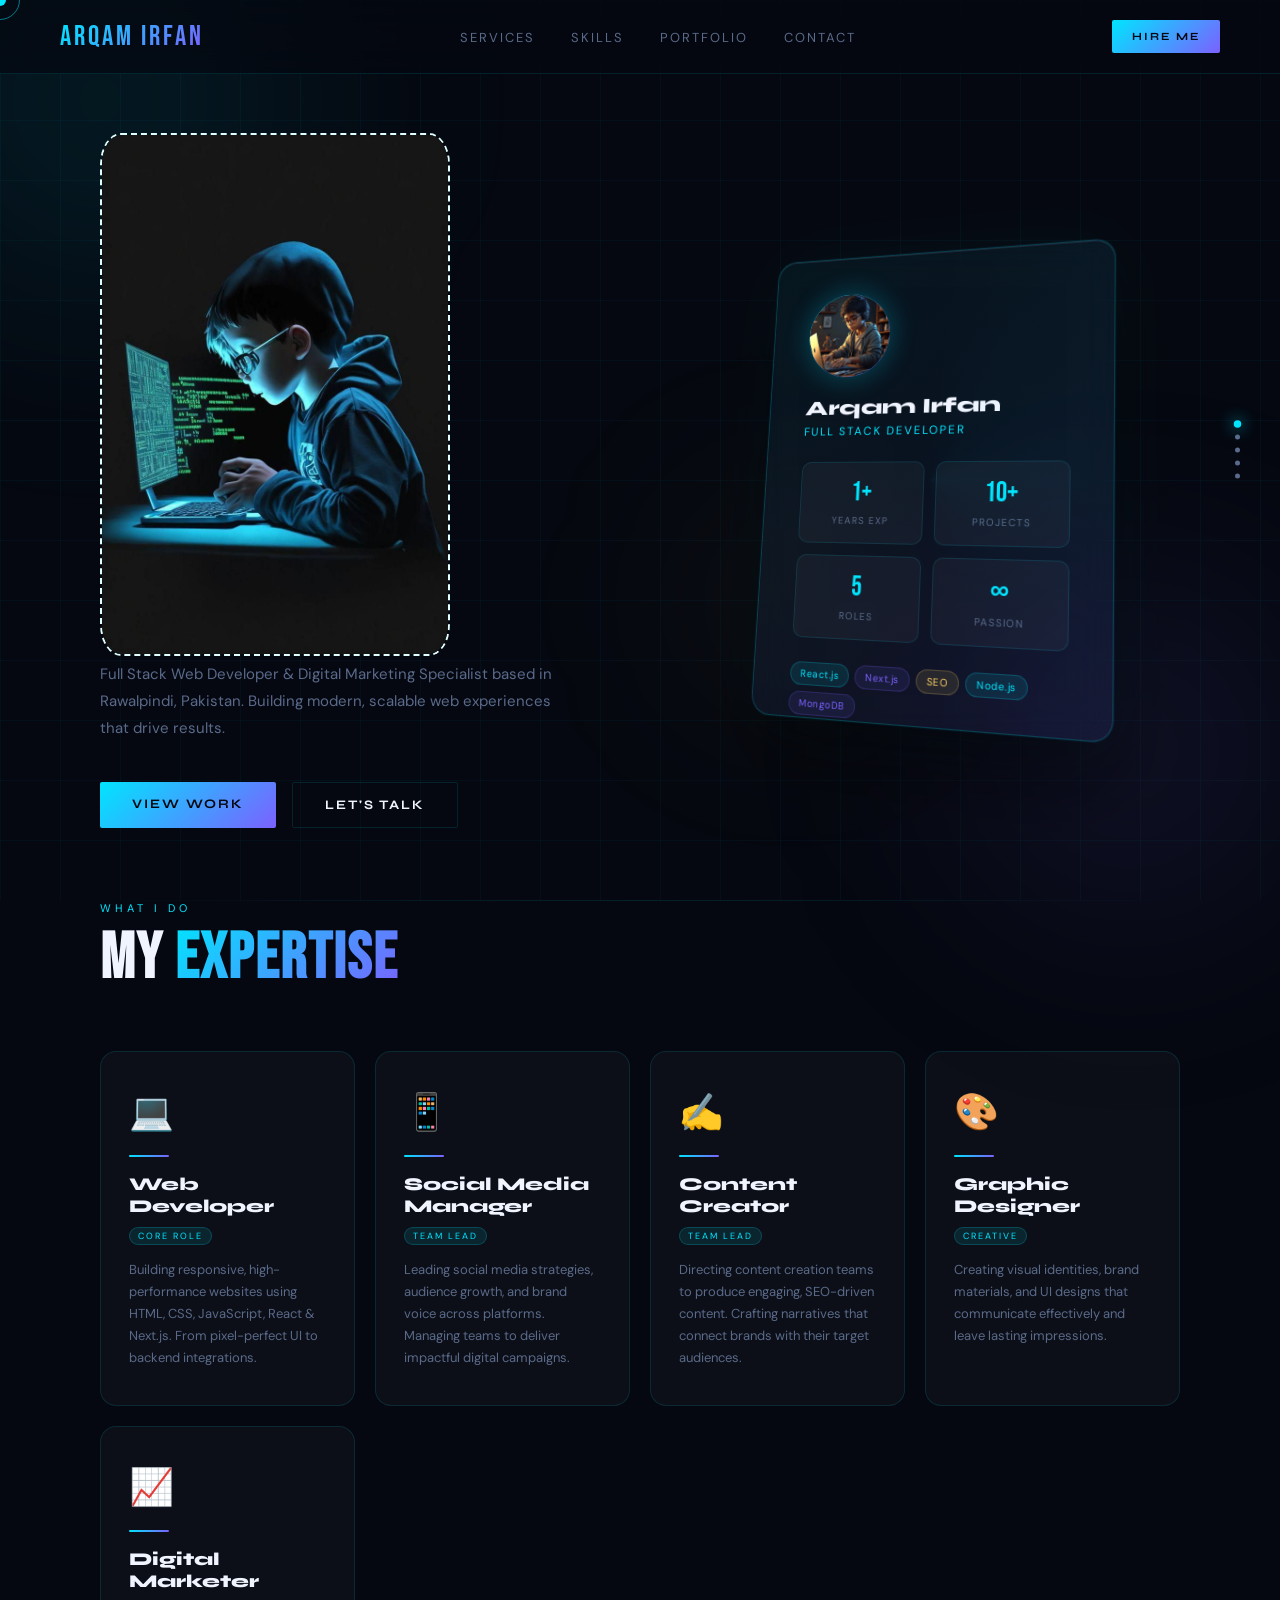
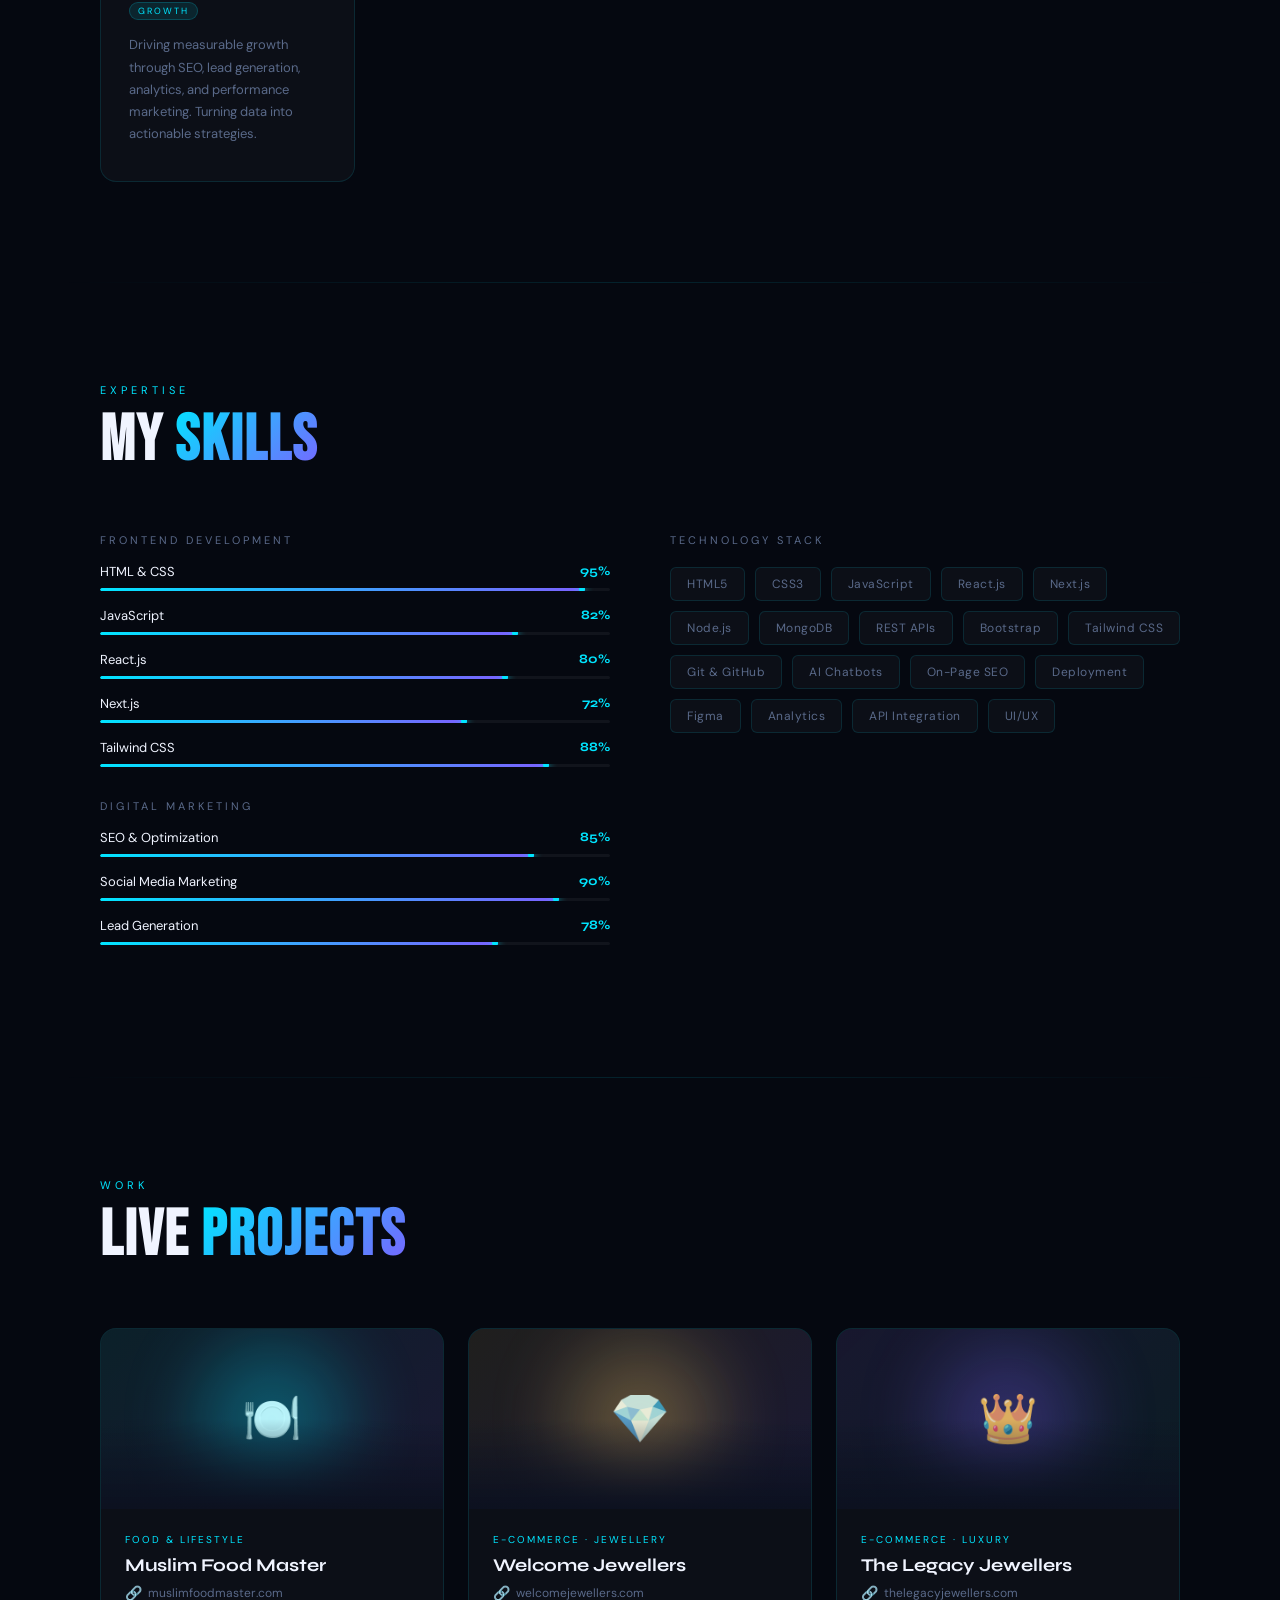
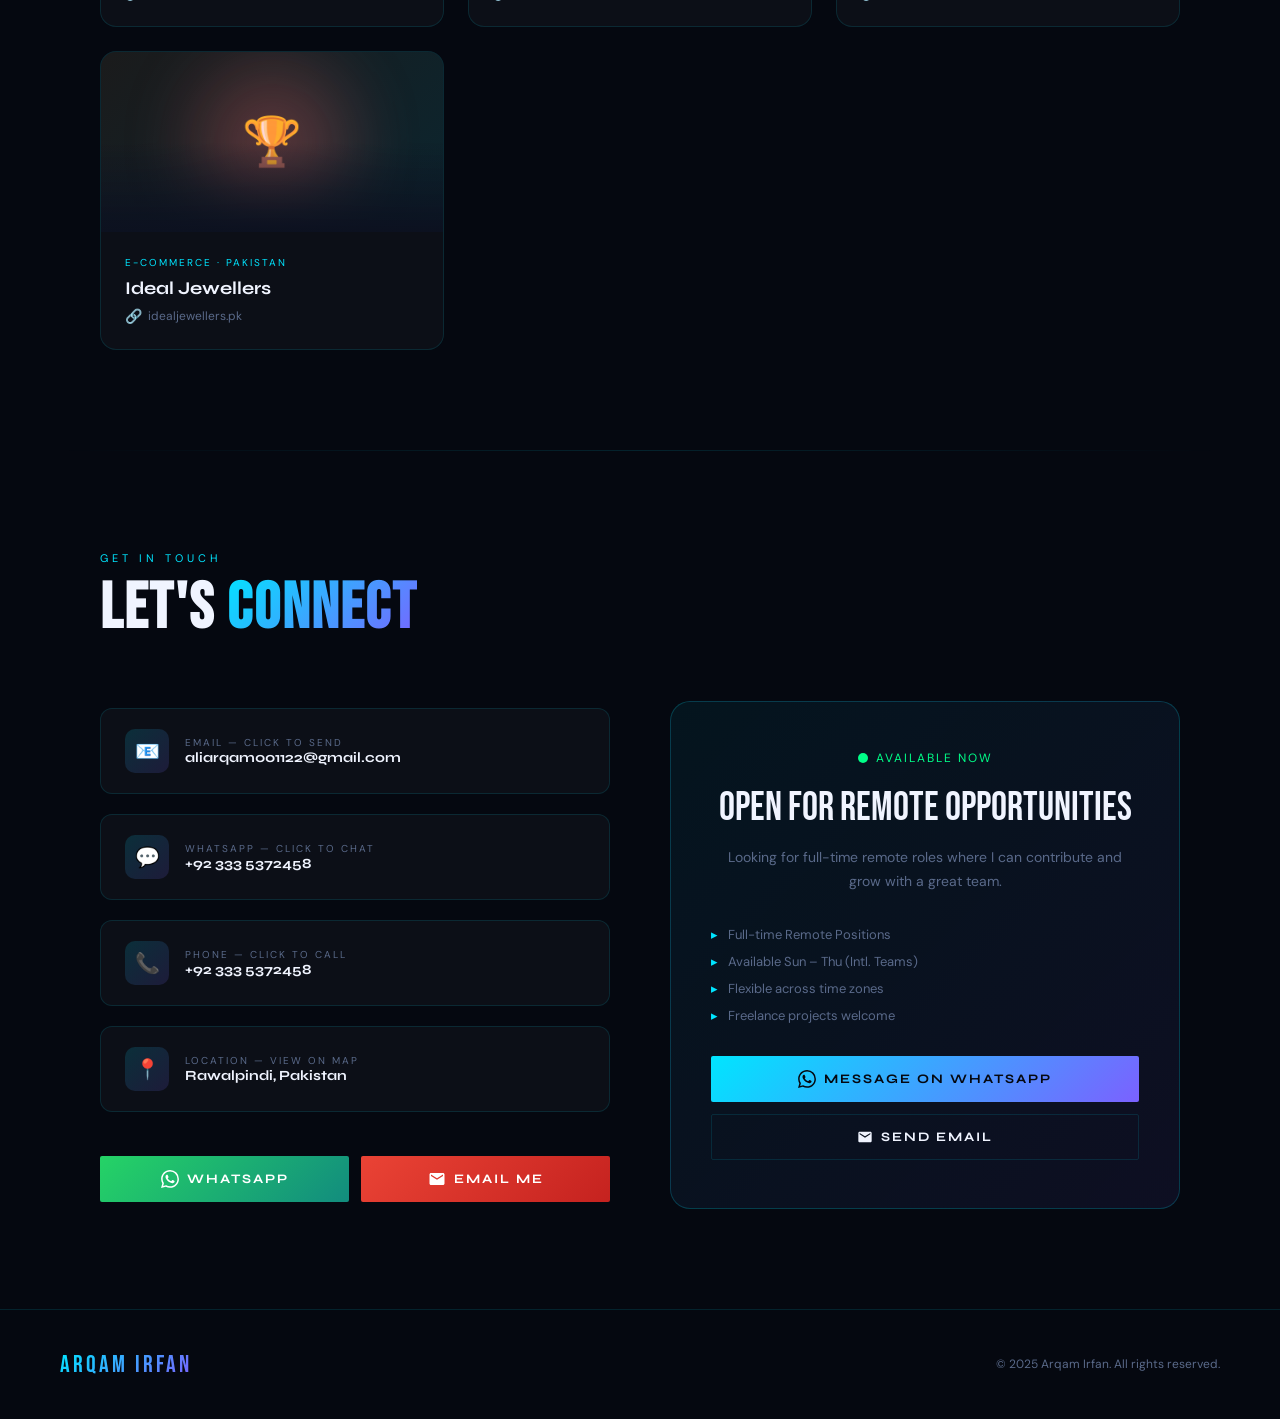
==== index.html @ 5fa1fe75 "Rename Index.html to index.html" ====
<!DOCTYPE html>
<html lang="en">
<head>
<meta charset="UTF-8">
<meta name="viewport" content="width=device-width, initial-scale=1.0">
<title>Arqam Irfan — Portfolio</title>
<link href="https://fonts.googleapis.com/css2?family=Bebas+Neue&family=Syne:wght@400;700;800&family=DM+Sans:ital,wght@0,300;0,400;1,300&display=swap" rel="stylesheet">
<link rel="stylesheet" href="style.css">
 
</head>
<body>

<!-- Cursor -->
<div class="cursor" id="cursor"></div>
<div class="cursor-ring" id="cursorRing"></div>

<!-- Background -->
<div class="bg-grid"></div>
<div class="bg-orb orb1"></div>
<div class="bg-orb orb2"></div>
<div class="bg-orb orb3"></div>

<!-- Particles -->
<div class="particles" id="particles"></div>

<!-- Scroll Indicator -->
<div class="scroll-indicator">
  <div class="scroll-dot active" onclick="scrollTo(0,0)"></div>
  <div class="scroll-dot" onclick="document.getElementById('roles').scrollIntoView()"></div>
  <div class="scroll-dot" onclick="document.getElementById('skills').scrollIntoView()"></div>
  <div class="scroll-dot" onclick="document.getElementById('portfolio').scrollIntoView()"></div>
  <div class="scroll-dot" onclick="document.getElementById('contact').scrollIntoView()"></div>
</div>

<!-- Nav -->
<nav>
  <div class="nav-logo">Arqam Irfan</div>
  <ul class="nav-links">
    <li><a href="#roles">Services</a></li>
    <li><a href="#skills">Skills</a></li>
    <li><a href="#portfolio">Portfolio</a></li>
    <li><a href="#contact">Contact</a></li>
  </ul>
  <a href="mailto:aliarqam001122@gmail.com" class="btn btn-primary" style="padding:10px 20px;font-size:11px;">Hire Me</a>
</nav>

<main>

<!-- ─── HERO ─── -->
<section class="hero">
  <div class="hero-inner">
    <div class="hero-text">
      <!-- <div class="hero-photo-wrap">
        <img src="/img/b" alt="Arqam Irfan" class="hero-photo">
        <div class="hero-photo-ring"></div>
      </div> -->
      <!-- <div class="hero-tag">✦ Available for Remote Work</div> -->
      <!-- <h1 class="hero-name">
        <span class="line1">Arqam</span>
        <span class="line2">Irfan</span>
      </h1> -->
<img src="img/a.jpg" alt="profile pic" width="350px" style="border: 2px dashed lightcyan; border-radius: 6%; ">

      <p class="hero-sub">Full Stack Web Developer & Digital Marketing Specialist based in Rawalpindi, Pakistan. Building modern, scalable web experiences that drive results.</p>
      <div class="hero-btns">
        <a href="#portfolio" class="btn btn-primary">View Work</a>
        <a href="#contact" class="btn btn-outline">Let's Talk</a>
      </div>
    </div>
    <div class="hero-visual">
      <div class="scene">
        <div class="card-3d tilt-container" id="heroCard">
          <div class="card-face">
            <div>
              <div class="card-avatar">
                <img src="/img/b.jpg" alt="Arqam Irfan">
              </div>
              <div class="card-name-display">Arqam Irfan</div>
              <div class="card-title-display">Full Stack Developer</div>
            </div>
            <div class="card-stats">
              <div class="stat-box">
                <span class="stat-num">1+</span>
                <span class="stat-label">Years Exp</span>
              </div>
              <div class="stat-box">
                <span class="stat-num">10+</span>
                <span class="stat-label">Projects</span>
              </div>
              <div class="stat-box">
                <span class="stat-num">5</span>
                <span class="stat-label">Roles</span>
              </div>
              <div class="stat-box">
                <span class="stat-num">∞</span>
                <span class="stat-label">Passion</span>
              </div>
            </div>
            <div class="card-badges">
              <span class="badge badge-cyan">React.js</span>
              <span class="badge badge-purple">Next.js</span>
              <span class="badge badge-gold">SEO</span>
              <span class="badge badge-cyan">Node.js</span>
              <span class="badge badge-purple">MongoDB</span>
            </div>
          </div>
        </div>
      </div>
    </div>
  </div>
</section>

<div class="divider"></div>

<!-- ─── ROLES ─── -->
<section id="roles">
  <div class="section-header">
    <span class="section-label">What I Do</span>
    <h2 class="section-title">My <span>Expertise</span></h2>
  </div>
  <div class="roles-grid">

    <div class="role-card">
      <span class="role-icon">💻</span>
      <div class="role-line"></div>
      <div class="role-name">Web Developer</div>
      <div class="role-badge">Core Role</div>
      <div class="role-desc">Building responsive, high-performance websites using HTML, CSS, JavaScript, React & Next.js. From pixel-perfect UI to backend integrations.</div>
    </div>

    <div class="role-card">
      <span class="role-icon">📱</span>
      <div class="role-line"></div>
      <div class="role-name">Social Media Manager</div>
      <div class="role-badge">Team Lead</div>
      <div class="role-desc">Leading social media strategies, audience growth, and brand voice across platforms. Managing teams to deliver impactful digital campaigns.</div>
    </div>

    <div class="role-card">
      <span class="role-icon">✍️</span>
      <div class="role-line"></div>
      <div class="role-name">Content Creator</div>
      <div class="role-badge">Team Lead</div>
      <div class="role-desc">Directing content creation teams to produce engaging, SEO-driven content. Crafting narratives that connect brands with their target audiences.</div>
    </div>

    <div class="role-card">
      <span class="role-icon">🎨</span>
      <div class="role-line"></div>
      <div class="role-name">Graphic Designer</div>
      <div class="role-badge">Creative</div>
      <div class="role-desc">Creating visual identities, brand materials, and UI designs that communicate effectively and leave lasting impressions.</div>
    </div>

    <div class="role-card">
      <span class="role-icon">📈</span>
      <div class="role-line"></div>
      <div class="role-name">Digital Marketer</div>
      <div class="role-badge">Growth</div>
      <div class="role-desc">Driving measurable growth through SEO, lead generation, analytics, and performance marketing. Turning data into actionable strategies.</div>
    </div>

  </div>
</section>

<div class="divider"></div>

<!-- ─── SKILLS ─── -->
<section id="skills">
  <div class="section-header">
    <span class="section-label">Expertise</span>
    <h2 class="section-title">My <span>Skills</span></h2>
  </div>
  <div class="skills-layout">
    <div>
      <div class="skill-group">
        <div class="skill-group-title">Frontend Development</div>

        <div class="skill-item">
          <div class="skill-meta"><span>HTML & CSS</span><span class="skill-pct">95%</span></div>
          <div class="skill-bar"><div class="skill-fill" style="width:95%"></div></div>
        </div>
        <div class="skill-item">
          <div class="skill-meta"><span>JavaScript</span><span class="skill-pct">82%</span></div>
          <div class="skill-bar"><div class="skill-fill" style="width:82%"></div></div>
        </div>
        <div class="skill-item">
          <div class="skill-meta"><span>React.js</span><span class="skill-pct">80%</span></div>
          <div class="skill-bar"><div class="skill-fill" style="width:80%"></div></div>
        </div>
        <div class="skill-item">
          <div class="skill-meta"><span>Next.js</span><span class="skill-pct">72%</span></div>
          <div class="skill-bar"><div class="skill-fill" style="width:72%"></div></div>
        </div>
        <div class="skill-item">
          <div class="skill-meta"><span>Tailwind CSS</span><span class="skill-pct">88%</span></div>
          <div class="skill-bar"><div class="skill-fill" style="width:88%"></div></div>
        </div>
      </div>

      <div class="skill-group">
        <div class="skill-group-title">Digital Marketing</div>
        <div class="skill-item">
          <div class="skill-meta"><span>SEO & Optimization</span><span class="skill-pct">85%</span></div>
          <div class="skill-bar"><div class="skill-fill" style="width:85%"></div></div>
        </div>
        <div class="skill-item">
          <div class="skill-meta"><span>Social Media Marketing</span><span class="skill-pct">90%</span></div>
          <div class="skill-bar"><div class="skill-fill" style="width:90%"></div></div>
        </div>
        <div class="skill-item">
          <div class="skill-meta"><span>Lead Generation</span><span class="skill-pct">78%</span></div>
          <div class="skill-bar"><div class="skill-fill" style="width:78%"></div></div>
        </div>
      </div>
    </div>

    <div>
      <div class="skill-group-title" style="margin-bottom:20px;">Technology Stack</div>
      <div class="tech-cloud">
        <div class="tech-tag">HTML5</div>
        <div class="tech-tag">CSS3</div>
        <div class="tech-tag">JavaScript</div>
        <div class="tech-tag">React.js</div>
        <div class="tech-tag">Next.js</div>
        <div class="tech-tag">Node.js</div>
        <div class="tech-tag">MongoDB</div>
        <div class="tech-tag">REST APIs</div>
        <div class="tech-tag">Bootstrap</div>
        <div class="tech-tag">Tailwind CSS</div>
        <div class="tech-tag">Git & GitHub</div>
        <div class="tech-tag">AI Chatbots</div>
        <div class="tech-tag">On-Page SEO</div>
        <div class="tech-tag">Deployment</div>
        <div class="tech-tag">Figma</div>
        <div class="tech-tag">Analytics</div>
        <div class="tech-tag">API Integration</div>
        <div class="tech-tag">UI/UX</div>
      </div>
    </div>
  </div>
</section>

<div class="divider"></div>

<!-- ─── PORTFOLIO ─── -->
<section id="portfolio">
  <div class="section-header">
    <span class="section-label">Work</span>
    <h2 class="section-title">Live <span>Projects</span></h2>
  </div>
  <div class="portfolio-grid">

    <div class="portfolio-card">
      <div class="portfolio-thumb">
        <div class="thumb-glow"></div>
        🍽️
      </div>
      <div class="portfolio-info">
        <div class="portfolio-category">Food & Lifestyle</div>
        <div class="portfolio-title">Muslim Food Master</div>
        <a href="https://muslimfoodmaster.com" target="_blank" class="portfolio-url">
          <span>🔗</span> muslimfoodmaster.com
        </a>
      </div>
    </div>

    <div class="portfolio-card">
      <div class="portfolio-thumb" style="background: linear-gradient(135deg, rgba(255,209,102,0.08), rgba(123,97,255,0.12));">
        <div class="thumb-glow" style="background:var(--gold)"></div>
        💎
      </div>
      <div class="portfolio-info">
        <div class="portfolio-category">E-Commerce · Jewellery</div>
        <div class="portfolio-title">Welcome Jewellers</div>
        <a href="https://welcomejewellers.com" target="_blank" class="portfolio-url">
          <span>🔗</span> welcomejewellers.com
        </a>
      </div>
    </div>

    <div class="portfolio-card">
      <div class="portfolio-thumb" style="background: linear-gradient(135deg, rgba(123,97,255,0.1), rgba(0,229,255,0.06));">
        <div class="thumb-glow" style="background:var(--accent2)"></div>
        👑
      </div>
      <div class="portfolio-info">
        <div class="portfolio-category">E-Commerce · Luxury</div>
        <div class="portfolio-title">The Legacy Jewellers</div>
        <a href="https://thelegacyjewellers.com" target="_blank" class="portfolio-url">
          <span>🔗</span> thelegacyjewellers.com
        </a>
      </div>
    </div>

    <div class="portfolio-card">
      <div class="portfolio-thumb" style="background: linear-gradient(135deg, rgba(255,209,102,0.06), rgba(0,229,255,0.1));">
        <div class="thumb-glow" style="background:#ff6b6b"></div>
        🏆
      </div>
      <div class="portfolio-info">
        <div class="portfolio-category">E-Commerce · Pakistan</div>
        <div class="portfolio-title">Ideal Jewellers</div>
        <a href="https://idealjewellers.pk" target="_blank" class="portfolio-url">
          <span>🔗</span> idealjewellers.pk
        </a>
      </div>
    </div>

  </div>
</section>

<div class="divider"></div>

<!-- ─── CONTACT ─── -->
<section id="contact">
  <div class="section-header">
    <span class="section-label">Get In Touch</span>
    <h2 class="section-title">Let's <span>Connect</span></h2>
  </div>
  <div class="contact-wrap">
    <div class="contact-info-list">
      <a href="mailto:aliarqam001122@gmail.com" class="contact-item">
        <div class="contact-icon">📧</div>
        <div class="contact-detail">
          <div class="contact-label">Email — Click to send</div>
          <div class="contact-value">aliarqam001122@gmail.com</div>
        </div>
      </a>
      <a href="https://wa.me/923335372458" target="_blank" class="contact-item">
        <div class="contact-icon">💬</div>
        <div class="contact-detail">
          <div class="contact-label">WhatsApp — Click to chat</div>
          <div class="contact-value">+92 333 5372458</div>
        </div>
      </a>
      <a href="tel:+923335372458" class="contact-item">
        <div class="contact-icon">📞</div>
        <div class="contact-detail">
          <div class="contact-label">Phone — Click to call</div>
          <div class="contact-value">+92 333 5372458</div>
        </div>
      </a>
      <a href="https://maps.google.com/?q=Rawalpindi,Pakistan" target="_blank" class="contact-item">
        <div class="contact-icon">📍</div>
        <div class="contact-detail">
          <div class="contact-label">Location — View on map</div>
          <div class="contact-value">Rawalpindi, Pakistan</div>
        </div>
      </a>
      <div class="contact-action-btns">
        <a href="https://wa.me/923335372458?text=Hi%20Arqam!%20I%20saw%20your%20portfolio%20and%20would%20like%20to%20discuss%20a%20project." target="_blank" class="btn btn-wa">
          <svg width="18" height="18" viewBox="0 0 24 24" fill="currentColor"><path d="M17.472 14.382c-.297-.149-1.758-.867-2.03-.967-.273-.099-.471-.148-.67.15-.197.297-.767.966-.94 1.164-.173.199-.347.223-.644.075-.297-.15-1.255-.463-2.39-1.475-.883-.788-1.48-1.761-1.653-2.059-.173-.297-.018-.458.13-.606.134-.133.298-.347.446-.52.149-.174.198-.298.298-.497.099-.198.05-.371-.025-.52-.075-.149-.669-1.612-.916-2.207-.242-.579-.487-.5-.669-.51-.173-.008-.371-.01-.57-.01-.198 0-.52.074-.792.372-.272.297-1.04 1.016-1.04 2.479 0 1.462 1.065 2.875 1.213 3.074.149.198 2.096 3.2 5.077 4.487.709.306 1.262.489 1.694.625.712.227 1.36.195 1.871.118.571-.085 1.758-.719 2.006-1.413.248-.694.248-1.289.173-1.413-.074-.124-.272-.198-.57-.347m-5.421 7.403h-.004a9.87 9.87 0 01-5.031-1.378l-.361-.214-3.741.982.998-3.648-.235-.374a9.86 9.86 0 01-1.51-5.26c.001-5.45 4.436-9.884 9.888-9.884 2.64 0 5.122 1.03 6.988 2.898a9.825 9.825 0 012.893 6.994c-.003 5.45-4.437 9.884-9.885 9.884m8.413-18.297A11.815 11.815 0 0012.05 0C5.495 0 .16 5.335.157 11.892c0 2.096.547 4.142 1.588 5.945L.057 24l6.305-1.654a11.882 11.882 0 005.683 1.448h.005c6.554 0 11.89-5.335 11.893-11.893a11.821 11.821 0 00-3.48-8.413z"/></svg>
          WhatsApp
        </a>
        <a href="mailto:aliarqam001122@gmail.com" class="btn btn-email">
          <svg width="18" height="18" viewBox="0 0 24 24" fill="currentColor"><path d="M20 4H4c-1.1 0-2 .9-2 2v12c0 1.1.9 2 2 2h16c1.1 0 2-.9 2-2V6c0-1.1-.9-2-2-2zm0 4l-8 5-8-5V6l8 5 8-5v2z"/></svg>
          Email Me
        </a>
      </div>
    </div>

    <div class="availability-card">
      <div class="avail-status">
        <span class="avail-dot"></span>
        Available Now
      </div>
      <div class="avail-title">Open for Remote Opportunities</div>
      <div class="avail-sub">Looking for full-time remote roles where I can contribute and grow with a great team.</div>
      <div class="avail-schedule">
        <div class="schedule-item">Full-time Remote Positions</div>
        <div class="schedule-item">Available Sun – Thu (Intl. Teams)</div>
        <div class="schedule-item">Flexible across time zones</div>
        <div class="schedule-item">Freelance projects welcome</div>
      </div>
      <a href="https://wa.me/923335372458?text=Hi%20Arqam!%20I%20saw%20your%20portfolio%20and%20would%20like%20to%20hire%20you." target="_blank" class="btn btn-primary" style="width:100%;text-align:center;display:flex;align-items:center;justify-content:center;gap:8px;margin-bottom:12px;">
        <svg width="18" height="18" viewBox="0 0 24 24" fill="currentColor"><path d="M17.472 14.382c-.297-.149-1.758-.867-2.03-.967-.273-.099-.471-.148-.67.15-.197.297-.767.966-.94 1.164-.173.199-.347.223-.644.075-.297-.15-1.255-.463-2.39-1.475-.883-.788-1.48-1.761-1.653-2.059-.173-.297-.018-.458.13-.606.134-.133.298-.347.446-.52.149-.174.198-.298.298-.497.099-.198.05-.371-.025-.52-.075-.149-.669-1.612-.916-2.207-.242-.579-.487-.5-.669-.51-.173-.008-.371-.01-.57-.01-.198 0-.52.074-.792.372-.272.297-1.04 1.016-1.04 2.479 0 1.462 1.065 2.875 1.213 3.074.149.198 2.096 3.2 5.077 4.487.709.306 1.262.489 1.694.625.712.227 1.36.195 1.871.118.571-.085 1.758-.719 2.006-1.413.248-.694.248-1.289.173-1.413-.074-.124-.272-.198-.57-.347m-5.421 7.403h-.004a9.87 9.87 0 01-5.031-1.378l-.361-.214-3.741.982.998-3.648-.235-.374a9.86 9.86 0 01-1.51-5.26c.001-5.45 4.436-9.884 9.888-9.884 2.64 0 5.122 1.03 6.988 2.898a9.825 9.825 0 012.893 6.994c-.003 5.45-4.437 9.884-9.885 9.884m8.413-18.297A11.815 11.815 0 0012.05 0C5.495 0 .16 5.335.157 11.892c0 2.096.547 4.142 1.588 5.945L.057 24l6.305-1.654a11.882 11.882 0 005.683 1.448h.005c6.554 0 11.89-5.335 11.893-11.893a11.821 11.821 0 00-3.48-8.413z"/></svg>
        Message on WhatsApp
      </a>
      <a href="mailto:aliarqam001122@gmail.com" class="btn btn-outline" style="width:100%;text-align:center;display:flex;align-items:center;justify-content:center;gap:8px;">
        <svg width="16" height="16" viewBox="0 0 24 24" fill="currentColor"><path d="M20 4H4c-1.1 0-2 .9-2 2v12c0 1.1.9 2 2 2h16c1.1 0 2-.9 2-2V6c0-1.1-.9-2-2-2zm0 4l-8 5-8-5V6l8 5 8-5v2z"/></svg>
        Send Email
      </a>
    </div>
  </div>
</section>

</main>

<footer>
  <div class="footer-logo">ARQAM IRFAN</div>
  <div class="footer-copy">© 2025 Arqam Irfan. All rights reserved.</div>
</footer>

<script>

  const cursor = document.getElementById('cursor');
  const ring = document.getElementById('cursorRing');
  let mx = 0, my = 0, rx = 0, ry = 0;
  document.addEventListener('mousemove', e => {
    mx = e.clientX; my = e.clientY;
    cursor.style.left = mx + 'px';
    cursor.style.top = my + 'px';
  });
  function animRing() {
    rx += (mx - rx) * 0.12;
    ry += (my - ry) * 0.12;
    ring.style.left = rx + 'px';
    ring.style.top = ry + 'px';
    requestAnimationFrame(animRing);
  }
  animRing();

  // ─── PARTICLES ───
  const container = document.getElementById('particles');
  for (let i = 0; i < 30; i++) {
    const p = document.createElement('div');
    p.className = 'particle';
    p.style.left = Math.random() * 100 + 'vw';
    p.style.animationDuration = (8 + Math.random() * 12) + 's';
    p.style.animationDelay = (Math.random() * 12) + 's';
    p.style.width = p.style.height = (1 + Math.random() * 3) + 'px';
    p.style.background = Math.random() > 0.5 ? 'var(--accent)' : 'var(--accent2)';
    container.appendChild(p);
  }

  // ─── 3D MOUSE TILT ───
  const heroCard = document.getElementById('heroCard');
  const scene = heroCard?.closest('.scene');
  if (scene) {
    scene.addEventListener('mousemove', e => {
      const rect = scene.getBoundingClientRect();
      const cx = rect.left + rect.width / 2;
      const cy = rect.top + rect.height / 2;
      const dx = (e.clientX - cx) / (rect.width / 2);
      const dy = (e.clientY - cy) / (rect.height / 2);
      heroCard.style.animation = 'none';
      heroCard.style.transform = `rotateY(${dx * 20}deg) rotateX(${-dy * 15}deg) translateZ(10px)`;
    });
    scene.addEventListener('mouseleave', () => {
      heroCard.style.animation = 'card3dFloat 8s ease-in-out infinite';
    });
  }

  // ─── ROLE CARD 3D TILT ───
  document.querySelectorAll('.role-card').forEach(card => {
    card.addEventListener('mousemove', e => {
      const rect = card.getBoundingClientRect();
      const cx = rect.left + rect.width / 2;
      const cy = rect.top + rect.height / 2;
      const dx = (e.clientX - cx) / (rect.width / 2);
      const dy = (e.clientY - cy) / (rect.height / 2);
      card.style.transform = `translateY(-12px) rotateX(${-dy * 8}deg) rotateY(${dx * 8}deg)`;
    });
    card.addEventListener('mouseleave', () => {
      card.style.transform = '';
    });
  });

  // ─── SCROLL DOTS ───
  const sections = ['hero', 'roles', 'skills', 'portfolio', 'contact'];
  const dots = document.querySelectorAll('.scroll-dot');
  const sectionEls = [document.querySelector('.hero'), ...sections.slice(1).map(s => document.getElementById(s))];
  
  window.addEventListener('scroll', () => {
    const scrollY = window.scrollY + window.innerHeight / 2;
    sectionEls.forEach((el, i) => {
      if (!el) return;
      if (scrollY >= el.offsetTop && scrollY < (sectionEls[i+1]?.offsetTop || Infinity)) {
        dots.forEach(d => d.classList.remove('active'));
        dots[i]?.classList.add('active');
      }
    });
  });
</script>
</body>
</html>
---- style.css ----
:root {
    --bg: #050810;
    --surface: #0c1120;
    --accent: #00e5ff;
    --accent2: #7b61ff;
    --gold: #ffd166;
    --white: #f0f4ff;
    --muted: #5a6a8a;
    --card-bg: rgba(255,255,255,0.03);
    --border: rgba(0,229,255,0.12);
  }

  *, *::before, *::after { margin: 0; padding: 0; box-sizing: border-box; }

  html { scroll-behavior: smooth; }

  body {
    background: var(--bg);
    color: var(--white);
    font-family: 'DM Sans', sans-serif;
    overflow-x: hidden;
    cursor: none;
  }

  /* ─── CUSTOM CURSOR ─── */
  .cursor {
    width: 12px; height: 12px;
    background: var(--accent);
    border-radius: 50%;
    position: fixed; top: 0; left: 0;
    pointer-events: none; z-index: 9999;
    transform: translate(-50%,-50%);
    transition: transform 0.1s ease;
    mix-blend-mode: screen;
  }
  .cursor-ring {
    width: 40px; height: 40px;
    border: 1px solid rgba(0,229,255,0.5);
    border-radius: 50%;
    position: fixed; top: 0; left: 0;
    pointer-events: none; z-index: 9998;
    transform: translate(-50%,-50%);
    transition: transform 0.15s ease, width 0.2s, height 0.2s, border-color 0.2s;
  }
  body:hover .cursor-ring { border-color: var(--accent); }

  /* ─── BACKGROUND LAYERS ─── */
  .bg-grid {
    position: fixed; inset: 0; z-index: 0;
    background-image:
      linear-gradient(rgba(0,229,255,0.04) 1px, transparent 1px),
      linear-gradient(90deg, rgba(0,229,255,0.04) 1px, transparent 1px);
    background-size: 60px 60px;
    animation: gridMove 20s linear infinite;
  }
  @keyframes gridMove {
    0% { background-position: 0 0; }
    100% { background-position: 60px 60px; }
  }

  .bg-orb {
    position: fixed; border-radius: 50%;
    filter: blur(100px); pointer-events: none; z-index: 0;
  }
  .orb1 {
    width: 600px; height: 600px;
    background: radial-gradient(circle, rgba(0,229,255,0.12), transparent 70%);
    top: -200px; left: -200px;
    animation: orbFloat1 12s ease-in-out infinite;
  }
  .orb2 {
    width: 500px; height: 500px;
    background: radial-gradient(circle, rgba(123,97,255,0.14), transparent 70%);
    bottom: -100px; right: -100px;
    animation: orbFloat2 15s ease-in-out infinite;
  }
  .orb3 {
    width: 300px; height: 300px;
    background: radial-gradient(circle, rgba(255,209,102,0.08), transparent 70%);
    top: 50%; left: 50%;
    animation: orbFloat3 18s ease-in-out infinite;
  }
  @keyframes orbFloat1 {
    0%,100% { transform: translate(0,0); }
    50% { transform: translate(80px, 60px); }
  }
  @keyframes orbFloat2 {
    0%,100% { transform: translate(0,0); }
    50% { transform: translate(-60px, -80px); }
  }
  @keyframes orbFloat3 {
    0%,100% { transform: translate(-50%,-50%); }
    33% { transform: translate(-40%,-60%); }
    66% { transform: translate(-60%,-40%); }
  }

  /* ─── MAIN LAYOUT ─── */
  main { position: relative; z-index: 1; }

  /* ─── NAV ─── */
  nav {
    position: fixed; top: 0; left: 0; right: 0; z-index: 100;
    display: flex; align-items: center; justify-content: space-between;
    padding: 20px 60px;
    background: rgba(5,8,16,0.7);
    backdrop-filter: blur(20px);
    border-bottom: 1px solid var(--border);
    animation: slideDown 0.8s ease forwards;
  }
  @keyframes slideDown {
    from { transform: translateY(-100%); opacity: 0; }
    to { transform: translateY(0); opacity: 1; }
  }
  .nav-logo {
    font-family: 'Bebas Neue', sans-serif;
    font-size: 28px;
    letter-spacing: 3px;
    background: linear-gradient(135deg, var(--accent), var(--accent2));
    -webkit-background-clip: text;
    -webkit-text-fill-color: transparent;
  }
  .nav-links { display: flex; gap: 36px; list-style: none; }
  .nav-links a {
    color: var(--muted);
    text-decoration: none;
    font-size: 13px;
    letter-spacing: 2px;
    text-transform: uppercase;
    font-weight: 400;
    transition: color 0.3s;
    position: relative;
  }
  .nav-links a::after {
    content: '';
    position: absolute; left: 0; bottom: -4px;
    width: 0; height: 1px;
    background: var(--accent);
    transition: width 0.3s;
  }
  .nav-links a:hover { color: var(--accent); }
  .nav-links a:hover::after { width: 100%; }

  /* ─── HERO ─── */
  .hero {
    min-height: 100vh;
    display: flex; align-items: center; justify-content: center;
    padding: 120px 60px 60px;
    position: relative;
    perspective: 1000px;
  }

  .hero-inner {
    display: grid;
    grid-template-columns: 1fr 1fr;
    gap: 80px;
    align-items: center;
    max-width: 1200px;
    width: 100%;
  }

  .hero-text { animation: fadeInLeft 1s ease 0.3s both; }
  @keyframes fadeInLeft {
    from { opacity: 0; transform: translateX(-60px); }
    to { opacity: 1; transform: translateX(0); }
  }

  .hero-tag {
    display: inline-block;
    font-size: 11px;
    letter-spacing: 4px;
    text-transform: uppercase;
    color: var(--accent);
    border: 1px solid rgba(0,229,255,0.3);
    padding: 6px 16px;
    border-radius: 2px;
    margin-bottom: 28px;
    animation: pulse 2s ease-in-out infinite;
  }
  @keyframes pulse {
    0%,100% { box-shadow: 0 0 0 0 rgba(0,229,255,0.2); }
    50% { box-shadow: 0 0 0 8px rgba(0,229,255,0); }
  }

  .hero-name {
    font-family: 'Bebas Neue', sans-serif;
    font-size: clamp(64px, 8vw, 110px);
    line-height: 0.9;
    letter-spacing: 2px;
    margin-bottom: 24px;
  }
  .hero-name .line1 { display: block; color: var(--white); }
  .hero-name .line2 {
    display: block;
    background: linear-gradient(135deg, var(--accent), var(--accent2));
    -webkit-background-clip: text;
    -webkit-text-fill-color: transparent;
  }

  .hero-sub {
    font-size: 15px;
    color: var(--muted);
    line-height: 1.8;
    max-width: 460px;
    margin-bottom: 40px;
  }

  .hero-btns { display: flex; gap: 16px; flex-wrap: wrap; }

  .btn {
    padding: 14px 32px;
    font-size: 13px;
    letter-spacing: 2px;
    text-transform: uppercase;
    text-decoration: none;
    font-family: 'Syne', sans-serif;
    font-weight: 700;
    border-radius: 2px;
    transition: all 0.3s;
    display: inline-block;
    position: relative;
    overflow: hidden;
  }
  .btn-primary {
    background: linear-gradient(135deg, var(--accent), var(--accent2));
    color: var(--bg);
    border: none;
  }
  .btn-primary::before {
    content: '';
    position: absolute; inset: 0;
    background: linear-gradient(135deg, var(--accent2), var(--accent));
    opacity: 0;
    transition: opacity 0.3s;
  }
  .btn-primary:hover::before { opacity: 1; }
  .btn-primary:hover { transform: translateY(-3px); box-shadow: 0 12px 40px rgba(0,229,255,0.3); }

  .btn-outline {
    border: 1px solid var(--border);
    color: var(--white);
    background: transparent;
  }
  .btn-outline:hover {
    border-color: var(--accent);
    color: var(--accent);
    transform: translateY(-3px);
    box-shadow: 0 12px 40px rgba(0,229,255,0.1);
  }

  /* ─── 3D CARD SCENE ─── */
  .hero-visual {
    display: flex; justify-content: center; align-items: center;
    animation: fadeInRight 1s ease 0.5s both;
  }
  @keyframes fadeInRight {
    from { opacity: 0; transform: translateX(60px); }
    to { opacity: 1; transform: translateX(0); }
  }

  .scene {
    perspective: 800px;
    width: 360px; height: 480px;
  }

  .card-3d {
    width: 100%; height: 100%;
    position: relative;
    transform-style: preserve-3d;
    animation: card3dFloat 8s ease-in-out infinite;
    transform: rotateY(-15deg) rotateX(8deg);
  }
  @keyframes card3dFloat {
    0%,100% { transform: rotateY(-15deg) rotateX(8deg) translateY(0); }
    25% { transform: rotateY(-10deg) rotateX(12deg) translateY(-12px); }
    50% { transform: rotateY(-18deg) rotateX(5deg) translateY(-6px); }
    75% { transform: rotateY(-8deg) rotateX(10deg) translateY(-18px); }
  }

  .card-face {
    width: 100%; height: 100%;
    background: linear-gradient(145deg, rgba(0,229,255,0.06), rgba(123,97,255,0.08));
    border: 1px solid rgba(0,229,255,0.2);
    border-radius: 20px;
    padding: 40px;
    display: flex; flex-direction: column; justify-content: space-between;
    backdrop-filter: blur(20px);
    box-shadow:
      0 0 0 1px rgba(0,229,255,0.05),
      0 40px 80px rgba(0,0,0,0.5),
      0 0 80px rgba(0,229,255,0.05),
      inset 0 1px 0 rgba(255,255,255,0.08);
    position: relative;
    overflow: hidden;
  }
  .card-face::before {
    content: '';
    position: absolute;
    top: -50%; left: -50%;
    width: 200%; height: 200%;
    background: conic-gradient(from 0deg, transparent 0%, rgba(0,229,255,0.04) 25%, transparent 50%);
    animation: shimmer 6s linear infinite;
  }
  @keyframes shimmer {
    from { transform: rotate(0deg); }
    to { transform: rotate(360deg); }
  }

  .card-avatar {
    width: 90px; height: 90px;
    border-radius: 50%;
    background: linear-gradient(135deg, var(--accent), var(--accent2));
    display: flex; align-items: center; justify-content: center;
    font-family: 'Bebas Neue', sans-serif;
    font-size: 36px;
    color: var(--bg);
    margin-bottom: 20px;
    position: relative;
    box-shadow: 0 0 30px rgba(0,229,255,0.3);
    animation: avatarPulse 3s ease-in-out infinite;
    overflow: hidden;
    cursor: pointer;
    flex-shrink: 0;
  }
  .card-avatar img {
    width: 100%; height: 100%;
    object-fit: cover;
    border-radius: 50%;
    display: block;
  }
  .card-avatar .avatar-overlay {
    position: absolute; inset: 0;
    background: rgba(0,0,0,0.5);
    display: flex; align-items: center; justify-content: center;
    border-radius: 50%;
    opacity: 0;
    transition: opacity 0.3s;
    font-size: 20px;
  }
  .card-avatar:hover .avatar-overlay { opacity: 1; }
  @keyframes avatarPulse {
    0%,100% { box-shadow: 0 0 30px rgba(0,229,255,0.3); }
    50% { box-shadow: 0 0 60px rgba(0,229,255,0.5); }
  }

  /* ─── HERO PHOTO ─── */
  .hero-photo-wrap {
    position: relative;
    width: 110px; height: 110px;
    margin-bottom: 28px;
  }
  .hero-photo {
    width: 110px; height: 110px;
    border-radius: 50%;
    object-fit: cover;
    display: block;
    border: 3px solid rgba(0,229,255,0.5);
    box-shadow: 0 0 0 6px rgba(0,229,255,0.08), 0 0 40px rgba(0,229,255,0.25);
    animation: avatarPulse 3s ease-in-out infinite;
  }
  .hero-photo-ring {
    position: absolute;
    inset: -8px;
    border-radius: 50%;
    border: 1px dashed rgba(0,229,255,0.3);
    animation: spinRing 12s linear infinite;
  }
  @keyframes spinRing {
    from { transform: rotate(0deg); }
    to { transform: rotate(360deg); }
  }

  .card-name-display {
    font-family: 'Syne', sans-serif;
    font-weight: 800;
    font-size: 22px;
    margin-bottom: 4px;
  }
  .card-title-display {
    font-size: 12px;
    color: var(--accent);
    letter-spacing: 2px;
    text-transform: uppercase;
    margin-bottom: 24px;
  }

  .card-stats {
    display: grid;
    grid-template-columns: 1fr 1fr;
    gap: 12px;
    margin-bottom: 24px;
  }
  .stat-box {
    background: rgba(255,255,255,0.04);
    border: 1px solid var(--border);
    border-radius: 10px;
    padding: 14px;
    text-align: center;
  }
  .stat-num {
    font-family: 'Bebas Neue', sans-serif;
    font-size: 28px;
    color: var(--accent);
    display: block;
  }
  .stat-label {
    font-size: 10px;
    color: var(--muted);
    letter-spacing: 1px;
    text-transform: uppercase;
  }

  .card-badges {
    display: flex; flex-wrap: wrap; gap: 6px;
  }
  .badge {
    font-size: 10px;
    padding: 4px 10px;
    border-radius: 20px;
    letter-spacing: 0.5px;
    font-family: 'DM Sans', sans-serif;
  }
  .badge-cyan { background: rgba(0,229,255,0.1); color: var(--accent); border: 1px solid rgba(0,229,255,0.2); }
  .badge-purple { background: rgba(123,97,255,0.1); color: var(--accent2); border: 1px solid rgba(123,97,255,0.2); }
  .badge-gold { background: rgba(255,209,102,0.1); color: var(--gold); border: 1px solid rgba(255,209,102,0.2); }

  /* ─── FLOATING PARTICLES ─── */
  .particles { position: absolute; inset: 0; pointer-events: none; overflow: hidden; }
  .particle {
    position: absolute;
    width: 3px; height: 3px;
    background: var(--accent);
    border-radius: 50%;
    animation: particleFloat linear infinite;
    opacity: 0;
  }
  @keyframes particleFloat {
    0% { opacity: 0; transform: translateY(100vh) scale(0); }
    10% { opacity: 0.6; }
    90% { opacity: 0.3; }
    100% { opacity: 0; transform: translateY(-20vh) scale(1.5); }
  }

  /* ─── SECTIONS ─── */
  section { padding: 100px 60px; max-width: 1200px; margin: 0 auto; }

  .section-header { margin-bottom: 60px; }
  .section-label {
    font-size: 11px;
    letter-spacing: 4px;
    text-transform: uppercase;
    color: var(--accent);
    margin-bottom: 12px;
    display: block;
  }
  .section-title {
    font-family: 'Bebas Neue', sans-serif;
    font-size: clamp(40px, 5vw, 64px);
    letter-spacing: 2px;
    line-height: 1;
    color: var(--white);
  }
  .section-title span {
    background: linear-gradient(135deg, var(--accent), var(--accent2));
    -webkit-background-clip: text;
    -webkit-text-fill-color: transparent;
  }

  /* ─── ROLES / WHAT I DO ─── */
  #roles { padding-top: 0; }

  .roles-grid {
    display: grid;
    grid-template-columns: repeat(auto-fit, minmax(220px, 1fr));
    gap: 20px;
  }

  .role-card {
    background: var(--card-bg);
    border: 1px solid var(--border);
    border-radius: 16px;
    padding: 36px 28px;
    position: relative;
    overflow: hidden;
    transition: all 0.4s cubic-bezier(0.23, 1, 0.32, 1);
    animation: fadeInUp 0.6s ease both;
    transform-style: preserve-3d;
  }
  .role-card:nth-child(1) { animation-delay: 0.1s; }
  .role-card:nth-child(2) { animation-delay: 0.2s; }
  .role-card:nth-child(3) { animation-delay: 0.3s; }
  .role-card:nth-child(4) { animation-delay: 0.4s; }
  .role-card:nth-child(5) { animation-delay: 0.5s; }

  @keyframes fadeInUp {
    from { opacity: 0; transform: translateY(40px); }
    to { opacity: 1; transform: translateY(0); }
  }

  .role-card::before {
    content: '';
    position: absolute; inset: 0;
    background: linear-gradient(135deg, var(--accent), var(--accent2));
    opacity: 0;
    transition: opacity 0.4s;
    z-index: 0;
  }
  .role-card:hover {
    transform: translateY(-12px) rotateX(6deg) rotateY(-3deg);
    border-color: var(--accent);
    box-shadow: 0 30px 60px rgba(0,229,255,0.15), 0 0 0 1px rgba(0,229,255,0.2);
  }
  .role-card:hover::before { opacity: 0.05; }
  .role-card > * { position: relative; z-index: 1; }

  .role-icon {
    font-size: 36px;
    margin-bottom: 20px;
    display: block;
    animation: iconBob 3s ease-in-out infinite;
  }
  .role-card:nth-child(2) .role-icon { animation-delay: 0.5s; }
  .role-card:nth-child(3) .role-icon { animation-delay: 1s; }
  .role-card:nth-child(4) .role-icon { animation-delay: 1.5s; }
  .role-card:nth-child(5) .role-icon { animation-delay: 2s; }
  @keyframes iconBob {
    0%,100% { transform: translateY(0); }
    50% { transform: translateY(-6px); }
  }

  .role-name {
    font-family: 'Syne', sans-serif;
    font-weight: 800;
    font-size: 18px;
    margin-bottom: 6px;
    color: var(--white);
  }
  .role-badge {
    display: inline-block;
    font-size: 9px;
    letter-spacing: 2px;
    text-transform: uppercase;
    color: var(--accent);
    background: rgba(0,229,255,0.1);
    border: 1px solid rgba(0,229,255,0.2);
    padding: 2px 8px;
    border-radius: 20px;
    margin-bottom: 14px;
  }
  .role-desc {
    font-size: 13px;
    color: var(--muted);
    line-height: 1.7;
  }
  .role-line {
    width: 40px; height: 2px;
    background: linear-gradient(90deg, var(--accent), var(--accent2));
    border-radius: 2px;
    margin-bottom: 16px;
    transition: width 0.4s;
  }
  .role-card:hover .role-line { width: 80px; }

  /* ─── SKILLS ─── */
  .skills-layout {
    display: grid;
    grid-template-columns: 1fr 1fr;
    gap: 60px;
    align-items: start;
  }

  .skill-group { margin-bottom: 32px; }
  .skill-group-title {
    font-size: 11px;
    letter-spacing: 3px;
    text-transform: uppercase;
    color: var(--muted);
    margin-bottom: 16px;
  }

  .skill-item { margin-bottom: 16px; }
  .skill-meta {
    display: flex; justify-content: space-between;
    font-size: 13px;
    margin-bottom: 8px;
    color: var(--white);
  }
  .skill-pct { color: var(--accent); font-family: 'Syne', sans-serif; font-weight: 700; }

  .skill-bar {
    height: 3px;
    background: rgba(255,255,255,0.05);
    border-radius: 2px;
    overflow: hidden;
  }
  .skill-fill {
    height: 100%;
    border-radius: 2px;
    background: linear-gradient(90deg, var(--accent), var(--accent2));
    animation: fillBar 1.5s cubic-bezier(0.23, 1, 0.32, 1) both;
    transform-origin: left;
  }
  .skill-fill::after {
    content: '';
    position: absolute; right: 0; top: 50%;
    width: 6px; height: 6px;
    background: var(--accent);
    border-radius: 50%;
    transform: translateY(-50%);
    box-shadow: 0 0 8px var(--accent);
  }
  .skill-fill { position: relative; }

  @keyframes fillBar {
    from { width: 0 !important; }
  }

  .tech-cloud {
    display: flex; flex-wrap: wrap; gap: 10px;
  }
  .tech-tag {
    padding: 8px 16px;
    background: rgba(255,255,255,0.03);
    border: 1px solid var(--border);
    border-radius: 6px;
    font-size: 12px;
    color: var(--muted);
    transition: all 0.3s;
    cursor: default;
    letter-spacing: 0.5px;
  }
  .tech-tag:hover {
    color: var(--accent);
    border-color: var(--accent);
    background: rgba(0,229,255,0.05);
    transform: translateY(-3px);
    box-shadow: 0 8px 20px rgba(0,229,255,0.1);
  }

  /* ─── PORTFOLIO ─── */
  .portfolio-grid {
    display: grid;
    grid-template-columns: repeat(auto-fit, minmax(280px, 1fr));
    gap: 24px;
  }

  .portfolio-card {
    background: var(--card-bg);
    border: 1px solid var(--border);
    border-radius: 16px;
    overflow: hidden;
    transition: all 0.4s cubic-bezier(0.23, 1, 0.32, 1);
    animation: fadeInUp 0.6s ease both;
    position: relative;
    transform-style: preserve-3d;
  }
  .portfolio-card:hover {
    transform: translateY(-10px) rotateX(4deg);
    border-color: rgba(0,229,255,0.3);
    box-shadow: 0 30px 60px rgba(0,0,0,0.4), 0 0 0 1px rgba(0,229,255,0.1);
  }

  .portfolio-thumb {
    height: 180px;
    background: linear-gradient(135deg, rgba(0,229,255,0.08), rgba(123,97,255,0.12));
    display: flex; align-items: center; justify-content: center;
    font-size: 48px;
    position: relative;
    overflow: hidden;
  }
  .portfolio-thumb::after {
    content: '';
    position: absolute; inset: 0;
    background: linear-gradient(to bottom, transparent 50%, var(--surface));
  }
  .portfolio-thumb .thumb-glow {
    position: absolute;
    width: 150px; height: 150px;
    border-radius: 50%;
    filter: blur(40px);
    opacity: 0.3;
    background: var(--accent);
    animation: glowPulse 2s ease-in-out infinite;
  }
  @keyframes glowPulse {
    0%,100% { transform: scale(1); opacity: 0.3; }
    50% { transform: scale(1.3); opacity: 0.5; }
  }

  .portfolio-info { padding: 24px; }
  .portfolio-category {
    font-size: 10px;
    letter-spacing: 2px;
    text-transform: uppercase;
    color: var(--accent);
    margin-bottom: 8px;
  }
  .portfolio-title {
    font-family: 'Syne', sans-serif;
    font-weight: 700;
    font-size: 18px;
    margin-bottom: 8px;
    color: var(--white);
  }
  .portfolio-url {
    font-size: 12px;
    color: var(--muted);
    text-decoration: none;
    display: flex; align-items: center; gap: 6px;
    transition: color 0.3s;
  }
  .portfolio-url:hover { color: var(--accent); }
  .portfolio-url span { font-size: 14px; }

  /* ─── CONTACT ─── */
  .contact-wrap {
    display: grid;
    grid-template-columns: 1fr 1fr;
    gap: 60px;
    align-items: center;
  }

  .contact-info-list { display: flex; flex-direction: column; gap: 20px; }
  .contact-item {
    display: flex; align-items: center; gap: 16px;
    padding: 20px 24px;
    background: var(--card-bg);
    border: 1px solid var(--border);
    border-radius: 12px;
    transition: all 0.3s;
    text-decoration: none;
    color: inherit;
    cursor: pointer;
    position: relative;
    overflow: hidden;
  }
  .contact-item::after {
    content: '→';
    position: absolute; right: 20px;
    color: var(--accent);
    opacity: 0;
    transform: translateX(-10px);
    transition: all 0.3s;
    font-size: 18px;
  }
  .contact-item:hover {
    border-color: var(--accent);
    transform: translateX(8px);
    box-shadow: 0 8px 30px rgba(0,229,255,0.12);
    background: rgba(0,229,255,0.04);
  }
  .contact-item:hover::after { opacity: 1; transform: translateX(0); }

  /* ─── CONTACT BUTTONS ROW ─── */
  .contact-action-btns {
    display: flex; gap: 12px;
    margin-top: 24px;
    flex-wrap: wrap;
  }
  .btn-wa {
    background: linear-gradient(135deg, #25d366, #128c7e);
    color: #fff;
    display: flex; align-items: center; gap: 8px;
    flex: 1; justify-content: center;
    min-width: 140px;
  }
  .btn-wa:hover { box-shadow: 0 12px 30px rgba(37,211,102,0.35); transform: translateY(-3px); }
  .btn-email {
    background: linear-gradient(135deg, #ea4335, #c5221f);
    color: #fff;
    display: flex; align-items: center; gap: 8px;
    flex: 1; justify-content: center;
    min-width: 140px;
  }
  .btn-email:hover { box-shadow: 0 12px 30px rgba(234,67,53,0.35); transform: translateY(-3px); }
  .contact-icon {
    width: 44px; height: 44px;
    background: linear-gradient(135deg, rgba(0,229,255,0.15), rgba(123,97,255,0.15));
    border-radius: 10px;
    display: flex; align-items: center; justify-content: center;
    font-size: 20px;
    flex-shrink: 0;
  }
  .contact-detail { flex: 1; }
  .contact-label { font-size: 10px; color: var(--muted); letter-spacing: 2px; text-transform: uppercase; }
  .contact-value { font-size: 14px; color: var(--white); font-family: 'Syne', sans-serif; font-weight: 700; }

  .availability-card {
    background: linear-gradient(135deg, rgba(0,229,255,0.06), rgba(123,97,255,0.08));
    border: 1px solid rgba(0,229,255,0.2);
    border-radius: 20px;
    padding: 48px 40px;
    text-align: center;
  }
  .avail-dot {
    display: inline-block;
    width: 10px; height: 10px;
    background: #00ff88;
    border-radius: 50%;
    margin-right: 8px;
    animation: blink 1.5s ease-in-out infinite;
  }
  @keyframes blink {
    0%,100% { opacity: 1; box-shadow: 0 0 0 0 rgba(0,255,136,0.4); }
    50% { opacity: 0.6; box-shadow: 0 0 0 8px rgba(0,255,136,0); }
  }
  .avail-status {
    font-size: 12px; color: #00ff88;
    letter-spacing: 2px; text-transform: uppercase;
    display: flex; align-items: center; justify-content: center;
    margin-bottom: 20px;
  }
  .avail-title {
    font-family: 'Bebas Neue', sans-serif;
    font-size: 40px;
    line-height: 1.1;
    margin-bottom: 16px;
  }
  .avail-sub { font-size: 14px; color: var(--muted); line-height: 1.7; margin-bottom: 32px; }
  .avail-schedule {
    display: flex; flex-direction: column; gap: 10px;
    text-align: left;
    margin-bottom: 32px;
  }
  .schedule-item {
    display: flex; align-items: center; gap: 10px;
    font-size: 13px; color: var(--muted);
  }
  .schedule-item::before {
    content: '▸';
    color: var(--accent);
  }

  /* ─── FOOTER ─── */
  footer {
    border-top: 1px solid var(--border);
    padding: 40px 60px;
    display: flex; align-items: center; justify-content: space-between;
    position: relative; z-index: 1;
  }
  .footer-logo {
    font-family: 'Bebas Neue', sans-serif;
    font-size: 24px;
    letter-spacing: 3px;
    background: linear-gradient(135deg, var(--accent), var(--accent2));
    -webkit-background-clip: text;
    -webkit-text-fill-color: transparent;
  }
  .footer-copy { font-size: 12px; color: var(--muted); }

  /* ─── DIVIDER ─── */
  .divider {
    width: 100%;
    height: 1px;
    background: linear-gradient(90deg, transparent, var(--border), transparent);
    margin: 0 60px;
    max-width: calc(100% - 120px);
    position: relative; z-index: 1;
  }

  /* ─── SCROLL INDICATOR ─── */
  .scroll-indicator {
    position: fixed; right: 40px; top: 50%; z-index: 50;
    transform: translateY(-50%);
    display: flex; flex-direction: column; gap: 8px;
    align-items: center;
  }
  .scroll-dot {
    width: 5px; height: 5px;
    border-radius: 50%;
    background: var(--muted);
    transition: all 0.3s;
    cursor: pointer;
  }
  .scroll-dot.active { background: var(--accent); box-shadow: 0 0 10px var(--accent); transform: scale(1.5); }

  /* ─── 3D TILT JS ─── */
  .tilt-container { transform-style: preserve-3d; }

  @media (max-width: 900px) {
    nav { padding: 20px 24px; }
    .nav-links { display: none; }
    .hero { padding: 100px 24px 60px; }
    .hero-inner { grid-template-columns: 1fr; text-align: center; gap: 40px; }
    .hero-visual { display: none; }
    section { padding: 80px 24px; }
    .skills-layout, .contact-wrap { grid-template-columns: 1fr; }
    footer { flex-direction: column; gap: 16px; padding: 30px 24px; }
    .roles-grid { grid-template-columns: 1fr 1fr; }
    .scroll-indicator { display: none; }
  }
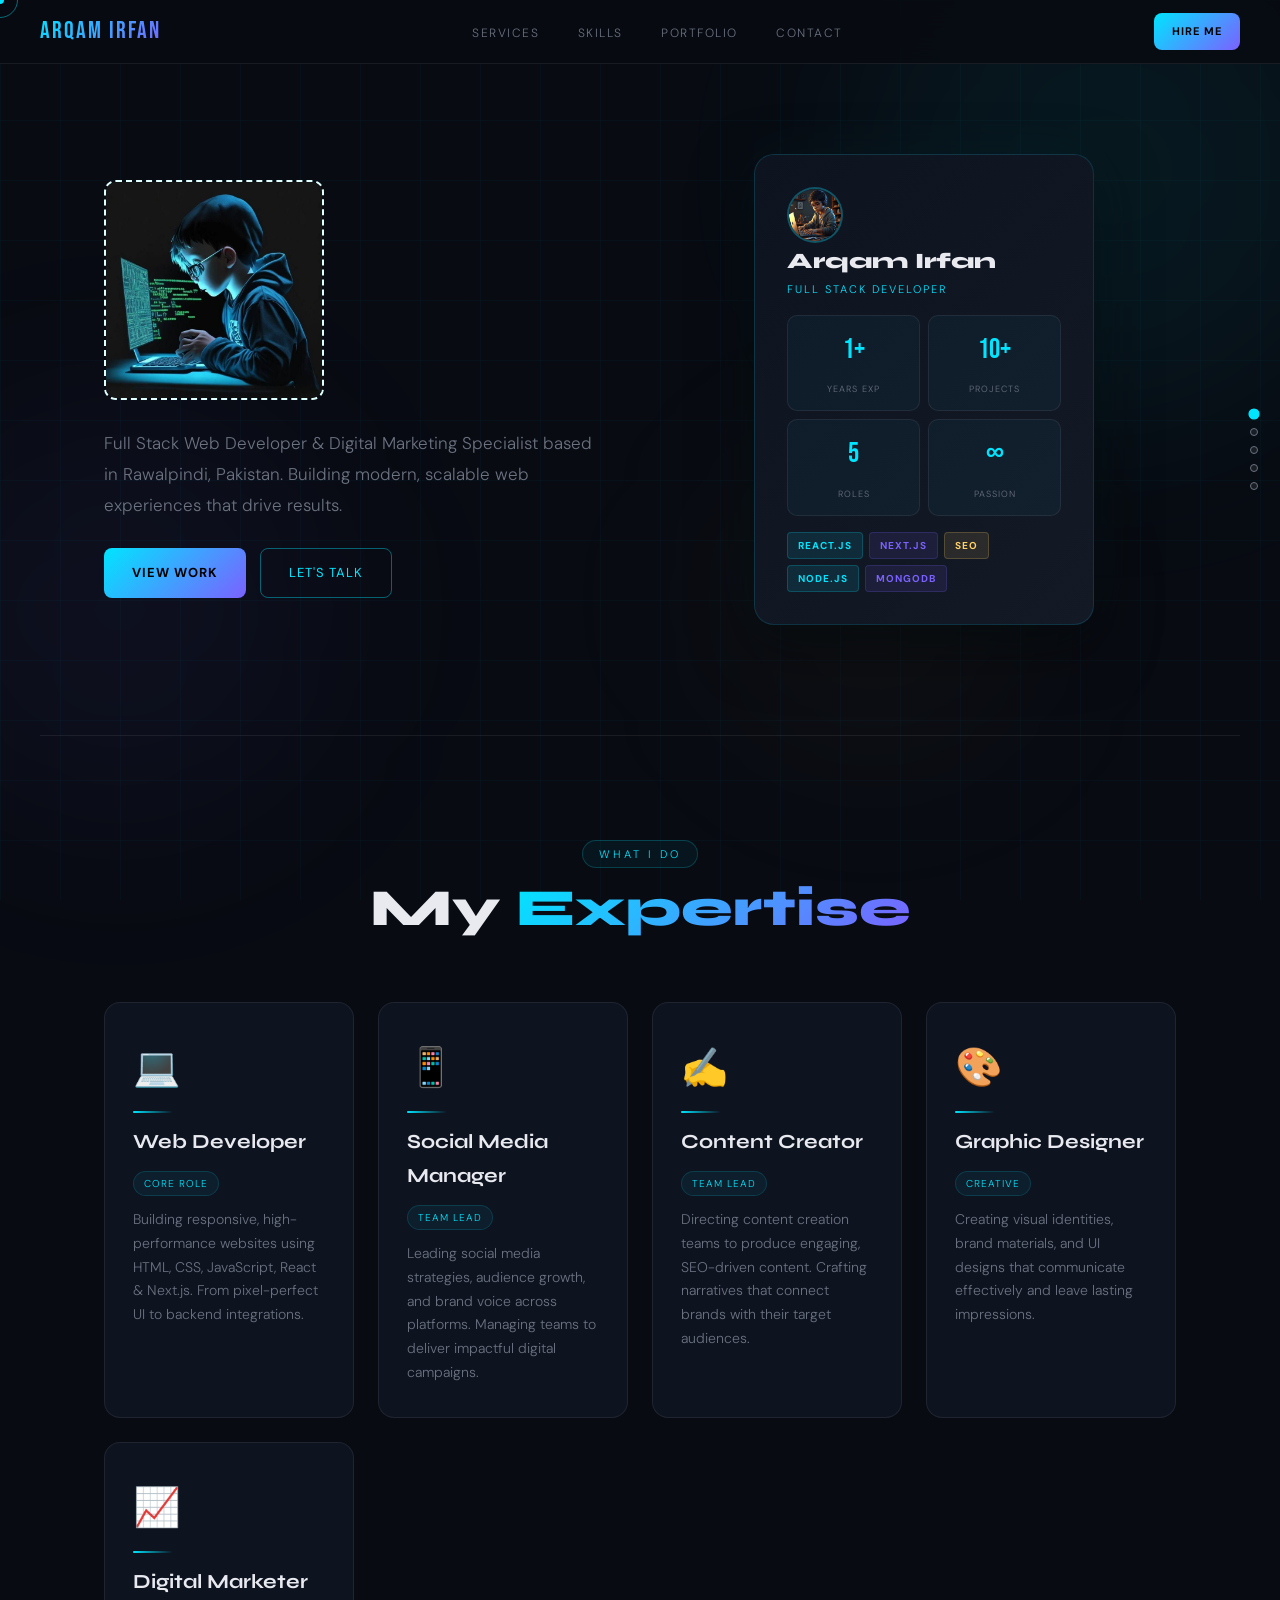
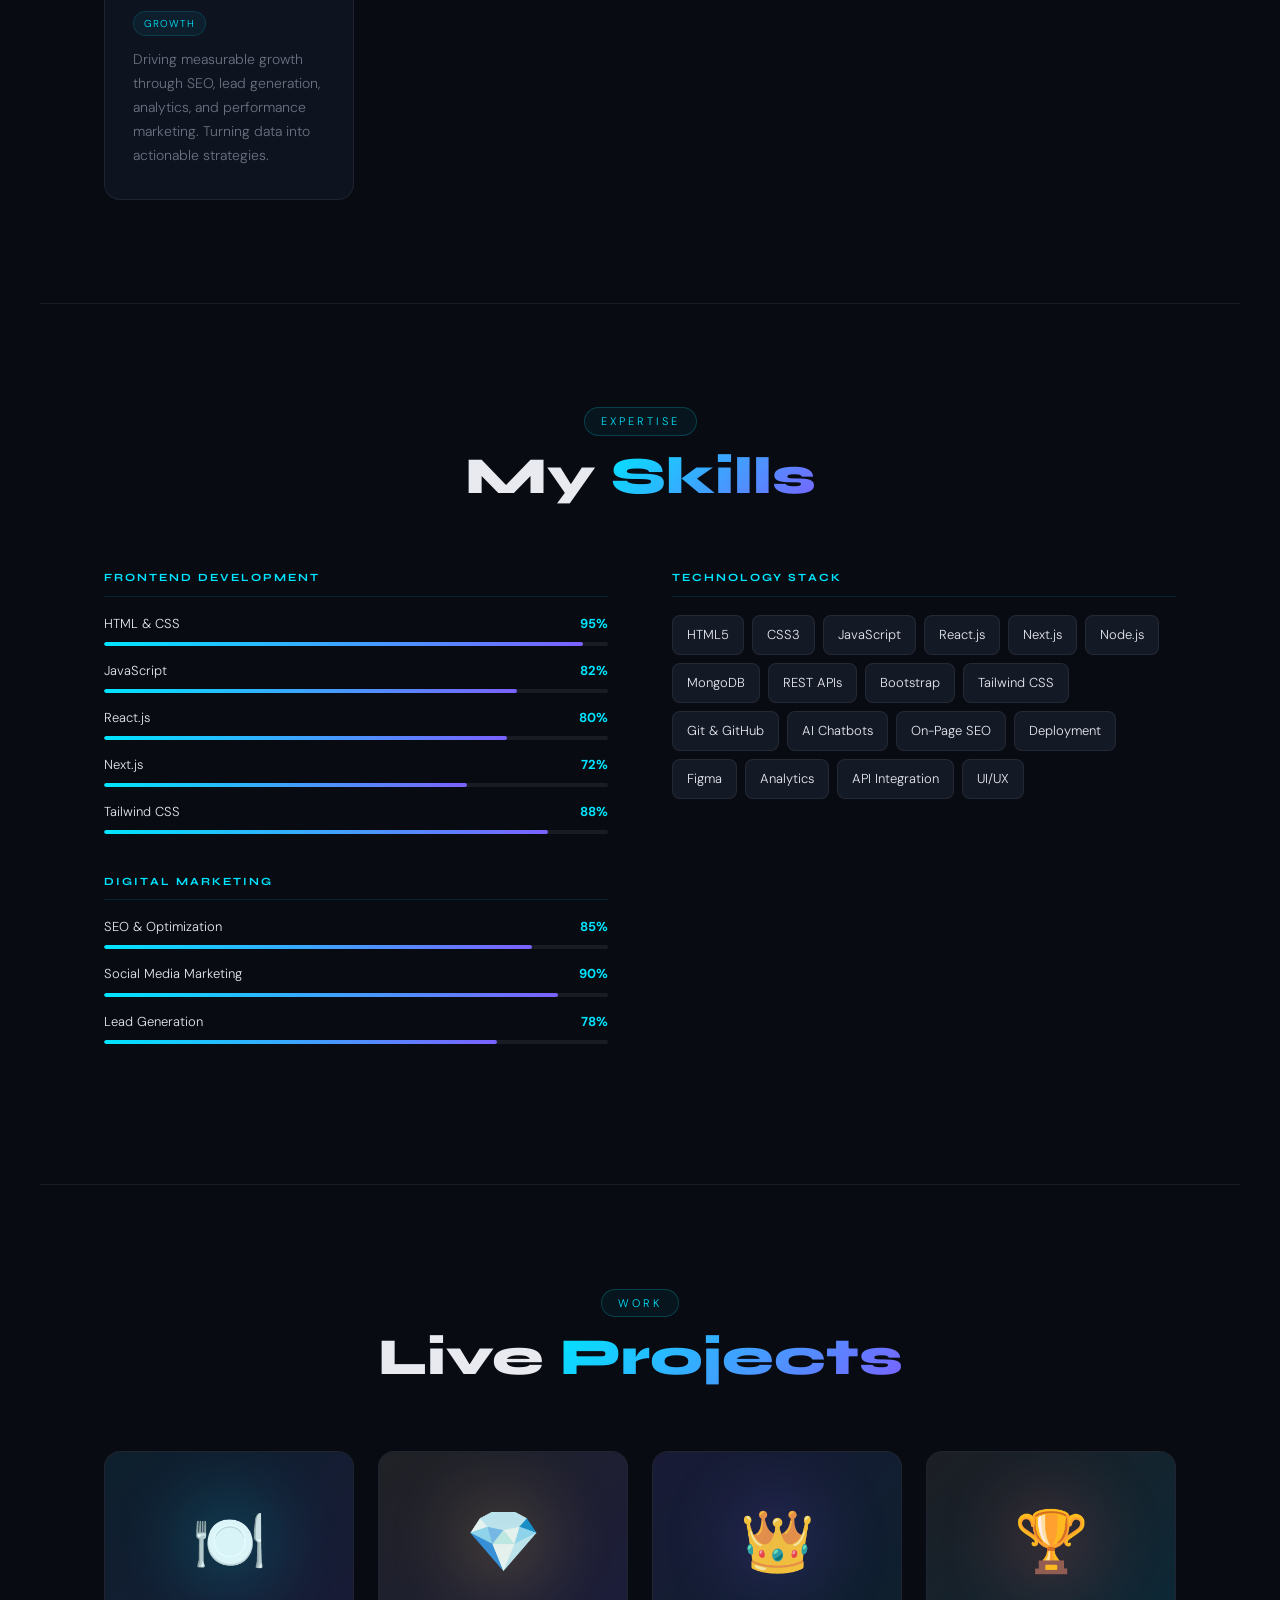
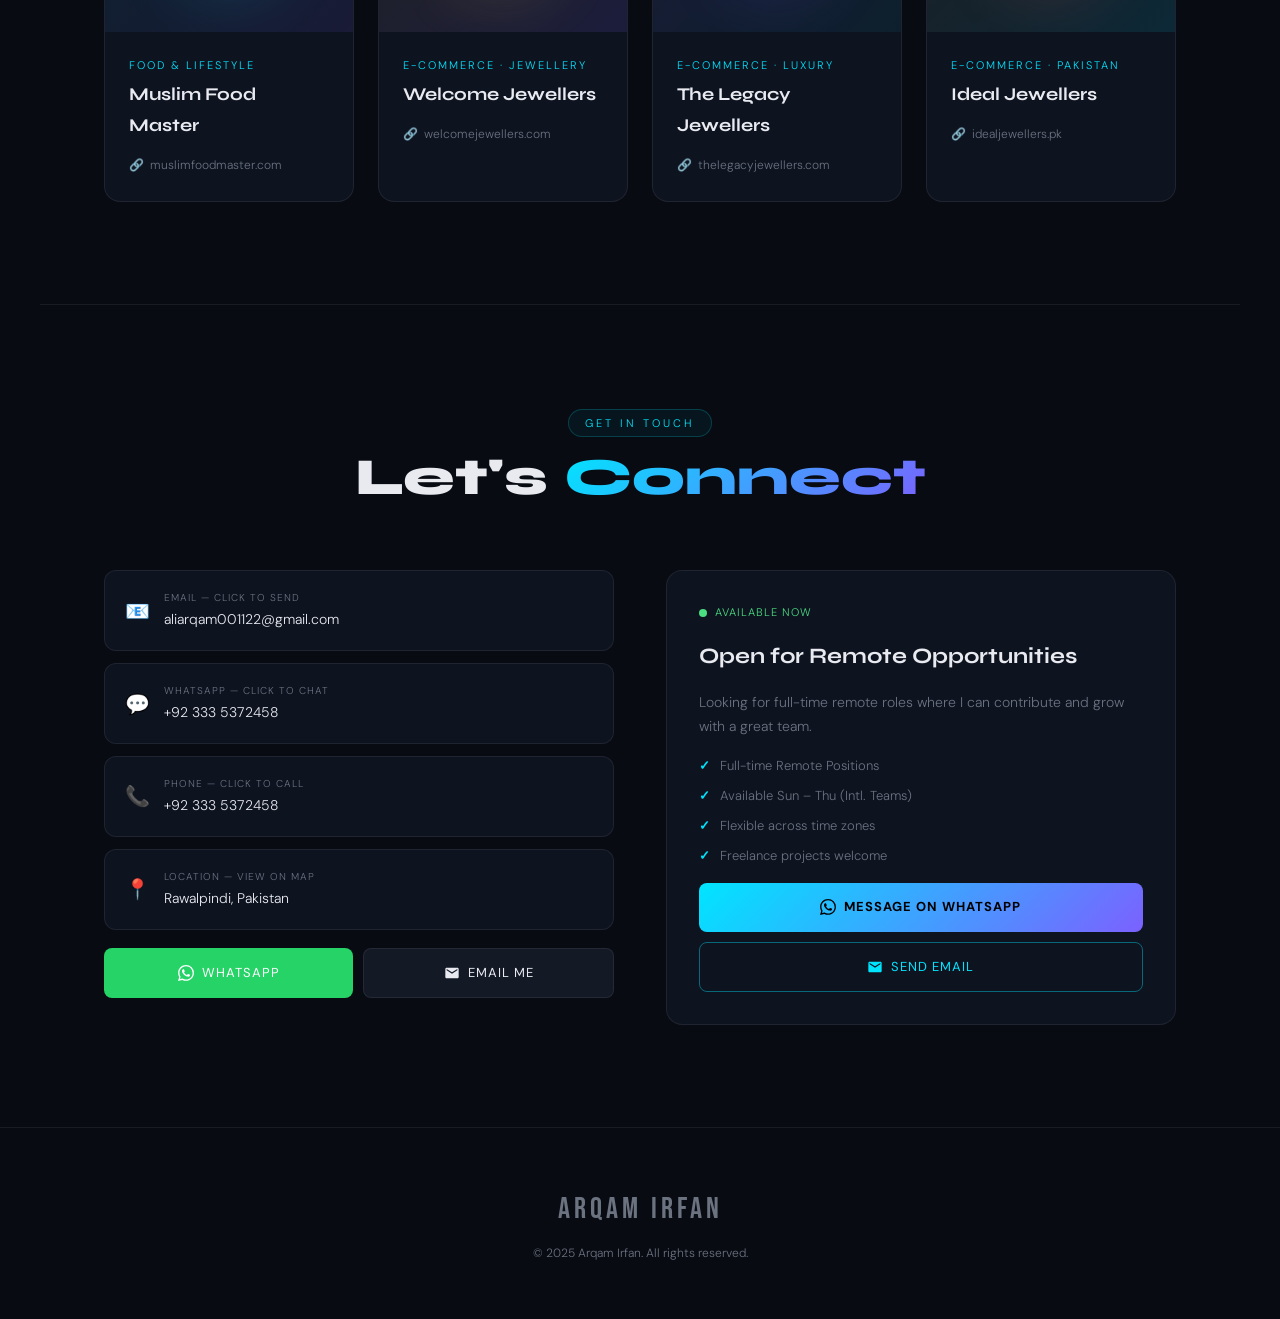
==== commit 069b4463: "make responsive" ====
--- a/index.html
+++ b/index.html
@@ -2,11 +2,11 @@
 <html lang="en">
 <head>
 <meta charset="UTF-8">
-<meta name="viewport" content="width=device-width, initial-scale=1.0">
+<meta name="viewport" content="width=device-width, initial-scale=1.0, maximum-scale=1.0">
 <title>Arqam Irfan — Portfolio</title>
-<link href="https://fonts.googleapis.com/css2?family=Bebas+Neue&family=Syne:wght@400;700;800&family=DM+Sans:ital,wght@0,300;0,400;1,300&display=swap" rel="stylesheet">
+<link href="https://fonts.googleapis.com/css2?family=Bebas+Neue&family=Syne:wght@400;700;800&family=DM+Sans:ital,opsz,wght@0,9..40,300;0,9..40,400;1,9..40,300&display=swap" rel="stylesheet">
 <link rel="stylesheet" href="style.css">
- 
+
 </head>
 <body>
 
@@ -19,82 +19,67 @@
 <div class="bg-orb orb1"></div>
 <div class="bg-orb orb2"></div>
 <div class="bg-orb orb3"></div>
-
-<!-- Particles -->
 <div class="particles" id="particles"></div>
 
 <!-- Scroll Indicator -->
 <div class="scroll-indicator">
-  <div class="scroll-dot active" onclick="scrollTo(0,0)"></div>
-  <div class="scroll-dot" onclick="document.getElementById('roles').scrollIntoView()"></div>
-  <div class="scroll-dot" onclick="document.getElementById('skills').scrollIntoView()"></div>
-  <div class="scroll-dot" onclick="document.getElementById('portfolio').scrollIntoView()"></div>
-  <div class="scroll-dot" onclick="document.getElementById('contact').scrollIntoView()"></div>
+  <div class="scroll-dot active" onclick="scrollTo({top:0,behavior:'smooth'})"></div>
+  <div class="scroll-dot" onclick="document.getElementById('roles').scrollIntoView({behavior:'smooth'})"></div>
+  <div class="scroll-dot" onclick="document.getElementById('skills').scrollIntoView({behavior:'smooth'})"></div>
+  <div class="scroll-dot" onclick="document.getElementById('portfolio').scrollIntoView({behavior:'smooth'})"></div>
+  <div class="scroll-dot" onclick="document.getElementById('contact').scrollIntoView({behavior:'smooth'})"></div>
 </div>
 
-<!-- Nav -->
+<!-- NAV -->
 <nav>
   <div class="nav-logo">Arqam Irfan</div>
-  <ul class="nav-links">
-    <li><a href="#roles">Services</a></li>
-    <li><a href="#skills">Skills</a></li>
-    <li><a href="#portfolio">Portfolio</a></li>
-    <li><a href="#contact">Contact</a></li>
+
+  <button class="nav-toggle" id="navToggle" aria-label="Toggle menu" aria-expanded="false">
+    <span></span><span></span><span></span>
+  </button>
+
+  <ul class="nav-links" id="navLinks">
+    <li><a href="#roles"     class="nav-link">Services</a></li>
+    <li><a href="#skills"    class="nav-link">Skills</a></li>
+    <li><a href="#portfolio" class="nav-link">Portfolio</a></li>
+    <li><a href="#contact"   class="nav-link">Contact</a></li>
   </ul>
-  <a href="mailto:aliarqam001122@gmail.com" class="btn btn-primary" style="padding:10px 20px;font-size:11px;">Hire Me</a>
+
+  <a href="mailto:aliarqam001122@gmail.com" class="btn btn-primary nav-hire" style="padding:9px 18px;font-size:11px;">Hire Me</a>
 </nav>
 
 <main>
 
-<!-- ─── HERO ─── -->
+<!-- HERO -->
 <section class="hero">
   <div class="hero-inner">
+
     <div class="hero-text">
-      <!-- <div class="hero-photo-wrap">
-        <img src="/img/b" alt="Arqam Irfan" class="hero-photo">
-        <div class="hero-photo-ring"></div>
-      </div> -->
-      <!-- <div class="hero-tag">✦ Available for Remote Work</div> -->
-      <!-- <h1 class="hero-name">
-        <span class="line1">Arqam</span>
-        <span class="line2">Irfan</span>
-      </h1> -->
-<img src="img/a.jpg" alt="profile pic" width="350px" style="border: 2px dashed lightcyan; border-radius: 6%; ">
-
-      <p class="hero-sub">Full Stack Web Developer & Digital Marketing Specialist based in Rawalpindi, Pakistan. Building modern, scalable web experiences that drive results.</p>
+      <img src="img/a.jpg" alt="Arqam Irfan" class="hero-photo">
+      <p class="hero-sub">
+        Full Stack Web Developer &amp; Digital Marketing Specialist based in Rawalpindi, Pakistan.
+        Building modern, scalable web experiences that drive results.
+      </p>
       <div class="hero-btns">
         <a href="#portfolio" class="btn btn-primary">View Work</a>
-        <a href="#contact" class="btn btn-outline">Let's Talk</a>
-      </div>
-    </div>
+        <a href="#contact"   class="btn btn-outline">Let's Talk</a>
+      </div>
+    </div>
+
     <div class="hero-visual">
       <div class="scene">
-        <div class="card-3d tilt-container" id="heroCard">
+        <div class="card-3d" id="heroCard">
           <div class="card-face">
             <div>
-              <div class="card-avatar">
-                <img src="/img/b.jpg" alt="Arqam Irfan">
-              </div>
+              <div class="card-avatar"><img src="img/b.jpg" alt="Arqam Irfan"></div>
               <div class="card-name-display">Arqam Irfan</div>
               <div class="card-title-display">Full Stack Developer</div>
             </div>
             <div class="card-stats">
-              <div class="stat-box">
-                <span class="stat-num">1+</span>
-                <span class="stat-label">Years Exp</span>
-              </div>
-              <div class="stat-box">
-                <span class="stat-num">10+</span>
-                <span class="stat-label">Projects</span>
-              </div>
-              <div class="stat-box">
-                <span class="stat-num">5</span>
-                <span class="stat-label">Roles</span>
-              </div>
-              <div class="stat-box">
-                <span class="stat-num">∞</span>
-                <span class="stat-label">Passion</span>
-              </div>
+              <div class="stat-box"><span class="stat-num">1+</span><span class="stat-label">Years Exp</span></div>
+              <div class="stat-box"><span class="stat-num">10+</span><span class="stat-label">Projects</span></div>
+              <div class="stat-box"><span class="stat-num">5</span><span class="stat-label">Roles</span></div>
+              <div class="stat-box"><span class="stat-num">∞</span><span class="stat-label">Passion</span></div>
             </div>
             <div class="card-badges">
               <span class="badge badge-cyan">React.js</span>
@@ -107,12 +92,13 @@
         </div>
       </div>
     </div>
+
   </div>
 </section>
 
 <div class="divider"></div>
 
-<!-- ─── ROLES ─── -->
+<!-- ROLES -->
 <section id="roles">
   <div class="section-header">
     <span class="section-label">What I Do</span>
@@ -121,40 +107,35 @@
   <div class="roles-grid">
 
     <div class="role-card">
-      <span class="role-icon">💻</span>
-      <div class="role-line"></div>
+      <span class="role-icon">💻</span><div class="role-line"></div>
       <div class="role-name">Web Developer</div>
       <div class="role-badge">Core Role</div>
-      <div class="role-desc">Building responsive, high-performance websites using HTML, CSS, JavaScript, React & Next.js. From pixel-perfect UI to backend integrations.</div>
+      <div class="role-desc">Building responsive, high-performance websites using HTML, CSS, JavaScript, React &amp; Next.js. From pixel-perfect UI to backend integrations.</div>
     </div>
 
     <div class="role-card">
-      <span class="role-icon">📱</span>
-      <div class="role-line"></div>
+      <span class="role-icon">📱</span><div class="role-line"></div>
       <div class="role-name">Social Media Manager</div>
       <div class="role-badge">Team Lead</div>
       <div class="role-desc">Leading social media strategies, audience growth, and brand voice across platforms. Managing teams to deliver impactful digital campaigns.</div>
     </div>
 
     <div class="role-card">
-      <span class="role-icon">✍️</span>
-      <div class="role-line"></div>
+      <span class="role-icon">✍️</span><div class="role-line"></div>
       <div class="role-name">Content Creator</div>
       <div class="role-badge">Team Lead</div>
       <div class="role-desc">Directing content creation teams to produce engaging, SEO-driven content. Crafting narratives that connect brands with their target audiences.</div>
     </div>
 
     <div class="role-card">
-      <span class="role-icon">🎨</span>
-      <div class="role-line"></div>
+      <span class="role-icon">🎨</span><div class="role-line"></div>
       <div class="role-name">Graphic Designer</div>
       <div class="role-badge">Creative</div>
       <div class="role-desc">Creating visual identities, brand materials, and UI designs that communicate effectively and leave lasting impressions.</div>
     </div>
 
     <div class="role-card">
-      <span class="role-icon">📈</span>
-      <div class="role-line"></div>
+      <span class="role-icon">📈</span><div class="role-line"></div>
       <div class="role-name">Digital Marketer</div>
       <div class="role-badge">Growth</div>
       <div class="role-desc">Driving measurable growth through SEO, lead generation, analytics, and performance marketing. Turning data into actionable strategies.</div>
@@ -165,7 +146,7 @@
 
 <div class="divider"></div>
 
-<!-- ─── SKILLS ─── -->
+<!-- SKILLS -->
 <section id="skills">
   <div class="section-header">
     <span class="section-label">Expertise</span>
@@ -175,67 +156,31 @@
     <div>
       <div class="skill-group">
         <div class="skill-group-title">Frontend Development</div>
-
-        <div class="skill-item">
-          <div class="skill-meta"><span>HTML & CSS</span><span class="skill-pct">95%</span></div>
-          <div class="skill-bar"><div class="skill-fill" style="width:95%"></div></div>
-        </div>
-        <div class="skill-item">
-          <div class="skill-meta"><span>JavaScript</span><span class="skill-pct">82%</span></div>
-          <div class="skill-bar"><div class="skill-fill" style="width:82%"></div></div>
-        </div>
-        <div class="skill-item">
-          <div class="skill-meta"><span>React.js</span><span class="skill-pct">80%</span></div>
-          <div class="skill-bar"><div class="skill-fill" style="width:80%"></div></div>
-        </div>
-        <div class="skill-item">
-          <div class="skill-meta"><span>Next.js</span><span class="skill-pct">72%</span></div>
-          <div class="skill-bar"><div class="skill-fill" style="width:72%"></div></div>
-        </div>
-        <div class="skill-item">
-          <div class="skill-meta"><span>Tailwind CSS</span><span class="skill-pct">88%</span></div>
-          <div class="skill-bar"><div class="skill-fill" style="width:88%"></div></div>
-        </div>
-      </div>
-
+        <div class="skill-item"><div class="skill-meta"><span>HTML &amp; CSS</span><span class="skill-pct">95%</span></div><div class="skill-bar"><div class="skill-fill" style="width:95%"></div></div></div>
+        <div class="skill-item"><div class="skill-meta"><span>JavaScript</span><span class="skill-pct">82%</span></div><div class="skill-bar"><div class="skill-fill" style="width:82%"></div></div></div>
+        <div class="skill-item"><div class="skill-meta"><span>React.js</span><span class="skill-pct">80%</span></div><div class="skill-bar"><div class="skill-fill" style="width:80%"></div></div></div>
+        <div class="skill-item"><div class="skill-meta"><span>Next.js</span><span class="skill-pct">72%</span></div><div class="skill-bar"><div class="skill-fill" style="width:72%"></div></div></div>
+        <div class="skill-item"><div class="skill-meta"><span>Tailwind CSS</span><span class="skill-pct">88%</span></div><div class="skill-bar"><div class="skill-fill" style="width:88%"></div></div></div>
+      </div>
       <div class="skill-group">
         <div class="skill-group-title">Digital Marketing</div>
-        <div class="skill-item">
-          <div class="skill-meta"><span>SEO & Optimization</span><span class="skill-pct">85%</span></div>
-          <div class="skill-bar"><div class="skill-fill" style="width:85%"></div></div>
-        </div>
-        <div class="skill-item">
-          <div class="skill-meta"><span>Social Media Marketing</span><span class="skill-pct">90%</span></div>
-          <div class="skill-bar"><div class="skill-fill" style="width:90%"></div></div>
-        </div>
-        <div class="skill-item">
-          <div class="skill-meta"><span>Lead Generation</span><span class="skill-pct">78%</span></div>
-          <div class="skill-bar"><div class="skill-fill" style="width:78%"></div></div>
-        </div>
-      </div>
-    </div>
-
+        <div class="skill-item"><div class="skill-meta"><span>SEO &amp; Optimization</span><span class="skill-pct">85%</span></div><div class="skill-bar"><div class="skill-fill" style="width:85%"></div></div></div>
+        <div class="skill-item"><div class="skill-meta"><span>Social Media Marketing</span><span class="skill-pct">90%</span></div><div class="skill-bar"><div class="skill-fill" style="width:90%"></div></div></div>
+        <div class="skill-item"><div class="skill-meta"><span>Lead Generation</span><span class="skill-pct">78%</span></div><div class="skill-bar"><div class="skill-fill" style="width:78%"></div></div></div>
+      </div>
+    </div>
     <div>
-      <div class="skill-group-title" style="margin-bottom:20px;">Technology Stack</div>
+      <div class="skill-group-title" style="margin-bottom:18px;">Technology Stack</div>
       <div class="tech-cloud">
-        <div class="tech-tag">HTML5</div>
-        <div class="tech-tag">CSS3</div>
-        <div class="tech-tag">JavaScript</div>
-        <div class="tech-tag">React.js</div>
-        <div class="tech-tag">Next.js</div>
-        <div class="tech-tag">Node.js</div>
-        <div class="tech-tag">MongoDB</div>
-        <div class="tech-tag">REST APIs</div>
-        <div class="tech-tag">Bootstrap</div>
-        <div class="tech-tag">Tailwind CSS</div>
-        <div class="tech-tag">Git & GitHub</div>
-        <div class="tech-tag">AI Chatbots</div>
-        <div class="tech-tag">On-Page SEO</div>
-        <div class="tech-tag">Deployment</div>
-        <div class="tech-tag">Figma</div>
-        <div class="tech-tag">Analytics</div>
-        <div class="tech-tag">API Integration</div>
-        <div class="tech-tag">UI/UX</div>
+        <div class="tech-tag">HTML5</div><div class="tech-tag">CSS3</div>
+        <div class="tech-tag">JavaScript</div><div class="tech-tag">React.js</div>
+        <div class="tech-tag">Next.js</div><div class="tech-tag">Node.js</div>
+        <div class="tech-tag">MongoDB</div><div class="tech-tag">REST APIs</div>
+        <div class="tech-tag">Bootstrap</div><div class="tech-tag">Tailwind CSS</div>
+        <div class="tech-tag">Git &amp; GitHub</div><div class="tech-tag">AI Chatbots</div>
+        <div class="tech-tag">On-Page SEO</div><div class="tech-tag">Deployment</div>
+        <div class="tech-tag">Figma</div><div class="tech-tag">Analytics</div>
+        <div class="tech-tag">API Integration</div><div class="tech-tag">UI/UX</div>
       </div>
     </div>
   </div>
@@ -243,7 +188,7 @@
 
 <div class="divider"></div>
 
-<!-- ─── PORTFOLIO ─── -->
+<!-- PORTFOLIO -->
 <section id="portfolio">
   <div class="section-header">
     <span class="section-label">Work</span>
@@ -252,58 +197,38 @@
   <div class="portfolio-grid">
 
     <div class="portfolio-card">
-      <div class="portfolio-thumb">
-        <div class="thumb-glow"></div>
-        🍽️
-      </div>
+      <div class="portfolio-thumb"><div class="thumb-glow"></div>🍽️</div>
       <div class="portfolio-info">
-        <div class="portfolio-category">Food & Lifestyle</div>
+        <div class="portfolio-category">Food &amp; Lifestyle</div>
         <div class="portfolio-title">Muslim Food Master</div>
-        <a href="https://muslimfoodmaster.com" target="_blank" class="portfolio-url">
-          <span>🔗</span> muslimfoodmaster.com
-        </a>
+        <a href="https://muslimfoodmaster.com" target="_blank" class="portfolio-url"><span>🔗</span> muslimfoodmaster.com</a>
       </div>
     </div>
 
     <div class="portfolio-card">
-      <div class="portfolio-thumb" style="background: linear-gradient(135deg, rgba(255,209,102,0.08), rgba(123,97,255,0.12));">
-        <div class="thumb-glow" style="background:var(--gold)"></div>
-        💎
-      </div>
+      <div class="portfolio-thumb" style="background:linear-gradient(135deg,rgba(255,209,102,.08),rgba(123,97,255,.12))"><div class="thumb-glow" style="background:var(--gold)"></div>💎</div>
       <div class="portfolio-info">
         <div class="portfolio-category">E-Commerce · Jewellery</div>
         <div class="portfolio-title">Welcome Jewellers</div>
-        <a href="https://welcomejewellers.com" target="_blank" class="portfolio-url">
-          <span>🔗</span> welcomejewellers.com
-        </a>
+        <a href="https://welcomejewellers.com" target="_blank" class="portfolio-url"><span>🔗</span> welcomejewellers.com</a>
       </div>
     </div>
 
     <div class="portfolio-card">
-      <div class="portfolio-thumb" style="background: linear-gradient(135deg, rgba(123,97,255,0.1), rgba(0,229,255,0.06));">
-        <div class="thumb-glow" style="background:var(--accent2)"></div>
-        👑
-      </div>
+      <div class="portfolio-thumb" style="background:linear-gradient(135deg,rgba(123,97,255,.1),rgba(0,229,255,.06))"><div class="thumb-glow" style="background:var(--accent2)"></div>👑</div>
       <div class="portfolio-info">
         <div class="portfolio-category">E-Commerce · Luxury</div>
         <div class="portfolio-title">The Legacy Jewellers</div>
-        <a href="https://thelegacyjewellers.com" target="_blank" class="portfolio-url">
-          <span>🔗</span> thelegacyjewellers.com
-        </a>
+        <a href="https://thelegacyjewellers.com" target="_blank" class="portfolio-url"><span>🔗</span> thelegacyjewellers.com</a>
       </div>
     </div>
 
     <div class="portfolio-card">
-      <div class="portfolio-thumb" style="background: linear-gradient(135deg, rgba(255,209,102,0.06), rgba(0,229,255,0.1));">
-        <div class="thumb-glow" style="background:#ff6b6b"></div>
-        🏆
-      </div>
+      <div class="portfolio-thumb" style="background:linear-gradient(135deg,rgba(255,209,102,.06),rgba(0,229,255,.1))"><div class="thumb-glow" style="background:#ff6b6b"></div>🏆</div>
       <div class="portfolio-info">
         <div class="portfolio-category">E-Commerce · Pakistan</div>
         <div class="portfolio-title">Ideal Jewellers</div>
-        <a href="https://idealjewellers.pk" target="_blank" class="portfolio-url">
-          <span>🔗</span> idealjewellers.pk
-        </a>
+        <a href="https://idealjewellers.pk" target="_blank" class="portfolio-url"><span>🔗</span> idealjewellers.pk</a>
       </div>
     </div>
 
@@ -312,59 +237,45 @@
 
 <div class="divider"></div>
 
-<!-- ─── CONTACT ─── -->
+<!-- CONTACT -->
 <section id="contact">
   <div class="section-header">
     <span class="section-label">Get In Touch</span>
     <h2 class="section-title">Let's <span>Connect</span></h2>
   </div>
   <div class="contact-wrap">
+
     <div class="contact-info-list">
       <a href="mailto:aliarqam001122@gmail.com" class="contact-item">
         <div class="contact-icon">📧</div>
-        <div class="contact-detail">
-          <div class="contact-label">Email — Click to send</div>
-          <div class="contact-value">aliarqam001122@gmail.com</div>
-        </div>
+        <div class="contact-detail"><div class="contact-label">Email — Click to send</div><div class="contact-value">aliarqam001122@gmail.com</div></div>
       </a>
       <a href="https://wa.me/923335372458" target="_blank" class="contact-item">
         <div class="contact-icon">💬</div>
-        <div class="contact-detail">
-          <div class="contact-label">WhatsApp — Click to chat</div>
-          <div class="contact-value">+92 333 5372458</div>
-        </div>
+        <div class="contact-detail"><div class="contact-label">WhatsApp — Click to chat</div><div class="contact-value">+92 333 5372458</div></div>
       </a>
       <a href="tel:+923335372458" class="contact-item">
         <div class="contact-icon">📞</div>
-        <div class="contact-detail">
-          <div class="contact-label">Phone — Click to call</div>
-          <div class="contact-value">+92 333 5372458</div>
-        </div>
+        <div class="contact-detail"><div class="contact-label">Phone — Click to call</div><div class="contact-value">+92 333 5372458</div></div>
       </a>
       <a href="https://maps.google.com/?q=Rawalpindi,Pakistan" target="_blank" class="contact-item">
         <div class="contact-icon">📍</div>
-        <div class="contact-detail">
-          <div class="contact-label">Location — View on map</div>
-          <div class="contact-value">Rawalpindi, Pakistan</div>
-        </div>
+        <div class="contact-detail"><div class="contact-label">Location — View on map</div><div class="contact-value">Rawalpindi, Pakistan</div></div>
       </a>
       <div class="contact-action-btns">
         <a href="https://wa.me/923335372458?text=Hi%20Arqam!%20I%20saw%20your%20portfolio%20and%20would%20like%20to%20discuss%20a%20project." target="_blank" class="btn btn-wa">
-          <svg width="18" height="18" viewBox="0 0 24 24" fill="currentColor"><path d="M17.472 14.382c-.297-.149-1.758-.867-2.03-.967-.273-.099-.471-.148-.67.15-.197.297-.767.966-.94 1.164-.173.199-.347.223-.644.075-.297-.15-1.255-.463-2.39-1.475-.883-.788-1.48-1.761-1.653-2.059-.173-.297-.018-.458.13-.606.134-.133.298-.347.446-.52.149-.174.198-.298.298-.497.099-.198.05-.371-.025-.52-.075-.149-.669-1.612-.916-2.207-.242-.579-.487-.5-.669-.51-.173-.008-.371-.01-.57-.01-.198 0-.52.074-.792.372-.272.297-1.04 1.016-1.04 2.479 0 1.462 1.065 2.875 1.213 3.074.149.198 2.096 3.2 5.077 4.487.709.306 1.262.489 1.694.625.712.227 1.36.195 1.871.118.571-.085 1.758-.719 2.006-1.413.248-.694.248-1.289.173-1.413-.074-.124-.272-.198-.57-.347m-5.421 7.403h-.004a9.87 9.87 0 01-5.031-1.378l-.361-.214-3.741.982.998-3.648-.235-.374a9.86 9.86 0 01-1.51-5.26c.001-5.45 4.436-9.884 9.888-9.884 2.64 0 5.122 1.03 6.988 2.898a9.825 9.825 0 012.893 6.994c-.003 5.45-4.437 9.884-9.885 9.884m8.413-18.297A11.815 11.815 0 0012.05 0C5.495 0 .16 5.335.157 11.892c0 2.096.547 4.142 1.588 5.945L.057 24l6.305-1.654a11.882 11.882 0 005.683 1.448h.005c6.554 0 11.89-5.335 11.893-11.893a11.821 11.821 0 00-3.48-8.413z"/></svg>
+          <svg width="16" height="16" viewBox="0 0 24 24" fill="currentColor"><path d="M17.472 14.382c-.297-.149-1.758-.867-2.03-.967-.273-.099-.471-.148-.67.15-.197.297-.767.966-.94 1.164-.173.199-.347.223-.644.075-.297-.15-1.255-.463-2.39-1.475-.883-.788-1.48-1.761-1.653-2.059-.173-.297-.018-.458.13-.606.134-.133.298-.347.446-.52.149-.174.198-.298.298-.497.099-.198.05-.371-.025-.52-.075-.149-.669-1.612-.916-2.207-.242-.579-.487-.5-.669-.51-.173-.008-.371-.01-.57-.01-.198 0-.52.074-.792.372-.272.297-1.04 1.016-1.04 2.479 0 1.462 1.065 2.875 1.213 3.074.149.198 2.096 3.2 5.077 4.487.709.306 1.262.489 1.694.625.712.227 1.36.195 1.871.118.571-.085 1.758-.719 2.006-1.413.248-.694.248-1.289.173-1.413-.074-.124-.272-.198-.57-.347m-5.421 7.403h-.004a9.87 9.87 0 01-5.031-1.378l-.361-.214-3.741.982.998-3.648-.235-.374a9.86 9.86 0 01-1.51-5.26c.001-5.45 4.436-9.884 9.888-9.884 2.64 0 5.122 1.03 6.988 2.898a9.825 9.825 0 012.893 6.994c-.003 5.45-4.437 9.884-9.885 9.884m8.413-18.297A11.815 11.815 0 0012.05 0C5.495 0 .16 5.335.157 11.892c0 2.096.547 4.142 1.588 5.945L.057 24l6.305-1.654a11.882 11.882 0 005.683 1.448h.005c6.554 0 11.89-5.335 11.893-11.893a11.821 11.821 0 00-3.48-8.413z"/></svg>
           WhatsApp
         </a>
         <a href="mailto:aliarqam001122@gmail.com" class="btn btn-email">
-          <svg width="18" height="18" viewBox="0 0 24 24" fill="currentColor"><path d="M20 4H4c-1.1 0-2 .9-2 2v12c0 1.1.9 2 2 2h16c1.1 0 2-.9 2-2V6c0-1.1-.9-2-2-2zm0 4l-8 5-8-5V6l8 5 8-5v2z"/></svg>
+          <svg width="16" height="16" viewBox="0 0 24 24" fill="currentColor"><path d="M20 4H4c-1.1 0-2 .9-2 2v12c0 1.1.9 2 2 2h16c1.1 0 2-.9 2-2V6c0-1.1-.9-2-2-2zm0 4l-8 5-8-5V6l8 5 8-5v2z"/></svg>
           Email Me
         </a>
       </div>
     </div>
 
     <div class="availability-card">
-      <div class="avail-status">
-        <span class="avail-dot"></span>
-        Available Now
-      </div>
+      <div class="avail-status"><span class="avail-dot"></span>Available Now</div>
       <div class="avail-title">Open for Remote Opportunities</div>
       <div class="avail-sub">Looking for full-time remote roles where I can contribute and grow with a great team.</div>
       <div class="avail-schedule">
@@ -373,15 +284,18 @@
         <div class="schedule-item">Flexible across time zones</div>
         <div class="schedule-item">Freelance projects welcome</div>
       </div>
-      <a href="https://wa.me/923335372458?text=Hi%20Arqam!%20I%20saw%20your%20portfolio%20and%20would%20like%20to%20hire%20you." target="_blank" class="btn btn-primary" style="width:100%;text-align:center;display:flex;align-items:center;justify-content:center;gap:8px;margin-bottom:12px;">
-        <svg width="18" height="18" viewBox="0 0 24 24" fill="currentColor"><path d="M17.472 14.382c-.297-.149-1.758-.867-2.03-.967-.273-.099-.471-.148-.67.15-.197.297-.767.966-.94 1.164-.173.199-.347.223-.644.075-.297-.15-1.255-.463-2.39-1.475-.883-.788-1.48-1.761-1.653-2.059-.173-.297-.018-.458.13-.606.134-.133.298-.347.446-.52.149-.174.198-.298.298-.497.099-.198.05-.371-.025-.52-.075-.149-.669-1.612-.916-2.207-.242-.579-.487-.5-.669-.51-.173-.008-.371-.01-.57-.01-.198 0-.52.074-.792.372-.272.297-1.04 1.016-1.04 2.479 0 1.462 1.065 2.875 1.213 3.074.149.198 2.096 3.2 5.077 4.487.709.306 1.262.489 1.694.625.712.227 1.36.195 1.871.118.571-.085 1.758-.719 2.006-1.413.248-.694.248-1.289.173-1.413-.074-.124-.272-.198-.57-.347m-5.421 7.403h-.004a9.87 9.87 0 01-5.031-1.378l-.361-.214-3.741.982.998-3.648-.235-.374a9.86 9.86 0 01-1.51-5.26c.001-5.45 4.436-9.884 9.888-9.884 2.64 0 5.122 1.03 6.988 2.898a9.825 9.825 0 012.893 6.994c-.003 5.45-4.437 9.884-9.885 9.884m8.413-18.297A11.815 11.815 0 0012.05 0C5.495 0 .16 5.335.157 11.892c0 2.096.547 4.142 1.588 5.945L.057 24l6.305-1.654a11.882 11.882 0 005.683 1.448h.005c6.554 0 11.89-5.335 11.893-11.893a11.821 11.821 0 00-3.48-8.413z"/></svg>
-        Message on WhatsApp
-      </a>
-      <a href="mailto:aliarqam001122@gmail.com" class="btn btn-outline" style="width:100%;text-align:center;display:flex;align-items:center;justify-content:center;gap:8px;">
-        <svg width="16" height="16" viewBox="0 0 24 24" fill="currentColor"><path d="M20 4H4c-1.1 0-2 .9-2 2v12c0 1.1.9 2 2 2h16c1.1 0 2-.9 2-2V6c0-1.1-.9-2-2-2zm0 4l-8 5-8-5V6l8 5 8-5v2z"/></svg>
-        Send Email
-      </a>
-    </div>
+      <div class="avail-btns">
+        <a href="https://wa.me/923335372458?text=Hi%20Arqam!%20I%20saw%20your%20portfolio%20and%20would%20like%20to%20hire%20you." target="_blank" class="btn btn-primary">
+          <svg width="16" height="16" viewBox="0 0 24 24" fill="currentColor"><path d="M17.472 14.382c-.297-.149-1.758-.867-2.03-.967-.273-.099-.471-.148-.67.15-.197.297-.767.966-.94 1.164-.173.199-.347.223-.644.075-.297-.15-1.255-.463-2.39-1.475-.883-.788-1.48-1.761-1.653-2.059-.173-.297-.018-.458.13-.606.134-.133.298-.347.446-.52.149-.174.198-.298.298-.497.099-.198.05-.371-.025-.52-.075-.149-.669-1.612-.916-2.207-.242-.579-.487-.5-.669-.51-.173-.008-.371-.01-.57-.01-.198 0-.52.074-.792.372-.272.297-1.04 1.016-1.04 2.479 0 1.462 1.065 2.875 1.213 3.074.149.198 2.096 3.2 5.077 4.487.709.306 1.262.489 1.694.625.712.227 1.36.195 1.871.118.571-.085 1.758-.719 2.006-1.413.248-.694.248-1.289.173-1.413-.074-.124-.272-.198-.57-.347m-5.421 7.403h-.004a9.87 9.87 0 01-5.031-1.378l-.361-.214-3.741.982.998-3.648-.235-.374a9.86 9.86 0 01-1.51-5.26c.001-5.45 4.436-9.884 9.888-9.884 2.64 0 5.122 1.03 6.988 2.898a9.825 9.825 0 012.893 6.994c-.003 5.45-4.437 9.884-9.885 9.884m8.413-18.297A11.815 11.815 0 0012.05 0C5.495 0 .16 5.335.157 11.892c0 2.096.547 4.142 1.588 5.945L.057 24l6.305-1.654a11.882 11.882 0 005.683 1.448h.005c6.554 0 11.89-5.335 11.893-11.893a11.821 11.821 0 00-3.48-8.413z"/></svg>
+          Message on WhatsApp
+        </a>
+        <a href="mailto:aliarqam001122@gmail.com" class="btn btn-outline">
+          <svg width="16" height="16" viewBox="0 0 24 24" fill="currentColor"><path d="M20 4H4c-1.1 0-2 .9-2 2v12c0 1.1.9 2 2 2h16c1.1 0 2-.9 2-2V6c0-1.1-.9-2-2-2zm0 4l-8 5-8-5V6l8 5 8-5v2z"/></svg>
+          Send Email
+        </a>
+      </div>
+    </div>
+
   </div>
 </section>
 
@@ -393,85 +307,98 @@
 </footer>
 
 <script>
-
-  const cursor = document.getElementById('cursor');
-  const ring = document.getElementById('cursorRing');
-  let mx = 0, my = 0, rx = 0, ry = 0;
-  document.addEventListener('mousemove', e => {
-    mx = e.clientX; my = e.clientY;
-    cursor.style.left = mx + 'px';
-    cursor.style.top = my + 'px';
+/* ── Hamburger menu ── */
+const navToggle = document.getElementById('navToggle');
+const navLinks  = document.getElementById('navLinks');
+
+navToggle.addEventListener('click', () => {
+  const isOpen = navLinks.classList.toggle('open');
+  navToggle.classList.toggle('open', isOpen);
+  navToggle.setAttribute('aria-expanded', isOpen);
+  document.body.style.overflow = isOpen ? 'hidden' : '';
+});
+
+document.querySelectorAll('.nav-link').forEach(l => {
+  l.addEventListener('click', () => {
+    navLinks.classList.remove('open');
+    navToggle.classList.remove('open');
+    navToggle.setAttribute('aria-expanded','false');
+    document.body.style.overflow = '';
   });
-  function animRing() {
-    rx += (mx - rx) * 0.12;
-    ry += (my - ry) * 0.12;
-    ring.style.left = rx + 'px';
-    ring.style.top = ry + 'px';
-    requestAnimationFrame(animRing);
+});
+
+/* Close menu on outside tap */
+document.addEventListener('click', e => {
+  if(navLinks.classList.contains('open') && !navLinks.contains(e.target) && !navToggle.contains(e.target)){
+    navLinks.classList.remove('open');
+    navToggle.classList.remove('open');
+    navToggle.setAttribute('aria-expanded','false');
+    document.body.style.overflow = '';
   }
-  animRing();
-
-  // ─── PARTICLES ───
-  const container = document.getElementById('particles');
-  for (let i = 0; i < 30; i++) {
-    const p = document.createElement('div');
-    p.className = 'particle';
-    p.style.left = Math.random() * 100 + 'vw';
-    p.style.animationDuration = (8 + Math.random() * 12) + 's';
-    p.style.animationDelay = (Math.random() * 12) + 's';
-    p.style.width = p.style.height = (1 + Math.random() * 3) + 'px';
-    p.style.background = Math.random() > 0.5 ? 'var(--accent)' : 'var(--accent2)';
-    container.appendChild(p);
+});
+
+/* ── Custom cursor ── */
+const cursor = document.getElementById('cursor');
+const ring   = document.getElementById('cursorRing');
+let mx=0,my=0,rx=0,ry=0;
+document.addEventListener('mousemove', e => {
+  mx=e.clientX; my=e.clientY;
+  cursor.style.left=mx+'px'; cursor.style.top=my+'px';
+});
+(function anim(){
+  rx+=(mx-rx)*.12; ry+=(my-ry)*.12;
+  ring.style.left=rx+'px'; ring.style.top=ry+'px';
+  requestAnimationFrame(anim);
+})();
+
+/* ── Particles ── */
+const pc = document.getElementById('particles');
+for(let i=0;i<30;i++){
+  const p=document.createElement('div');
+  p.className='particle';
+  p.style.cssText=`left:${Math.random()*100}vw;animation-duration:${8+Math.random()*12}s;animation-delay:${Math.random()*12}s;width:${1+Math.random()*3}px;height:${1+Math.random()*3}px;background:${Math.random()>.5?'var(--accent)':'var(--accent2)'};`;
+  pc.appendChild(p);
+}
+
+/* ── 3D tilt (mouse/trackpad only) ── */
+if(window.matchMedia('(pointer:fine)').matches){
+  const hc=document.getElementById('heroCard');
+  if(hc){
+    const sc=hc.closest('.scene');
+    sc.addEventListener('mousemove',e=>{
+      const r=sc.getBoundingClientRect();
+      const dx=(e.clientX-r.left-r.width/2)/(r.width/2);
+      const dy=(e.clientY-r.top-r.height/2)/(r.height/2);
+      hc.style.animation='none';
+      hc.style.transform=`rotateY(${dx*20}deg) rotateX(${-dy*15}deg) translateZ(10px)`;
+    });
+    sc.addEventListener('mouseleave',()=>{hc.style.animation='card3dFloat 8s ease-in-out infinite';});
   }
-
-  // ─── 3D MOUSE TILT ───
-  const heroCard = document.getElementById('heroCard');
-  const scene = heroCard?.closest('.scene');
-  if (scene) {
-    scene.addEventListener('mousemove', e => {
-      const rect = scene.getBoundingClientRect();
-      const cx = rect.left + rect.width / 2;
-      const cy = rect.top + rect.height / 2;
-      const dx = (e.clientX - cx) / (rect.width / 2);
-      const dy = (e.clientY - cy) / (rect.height / 2);
-      heroCard.style.animation = 'none';
-      heroCard.style.transform = `rotateY(${dx * 20}deg) rotateX(${-dy * 15}deg) translateZ(10px)`;
+  document.querySelectorAll('.role-card').forEach(card=>{
+    card.addEventListener('mousemove',e=>{
+      const r=card.getBoundingClientRect();
+      const dx=(e.clientX-r.left-r.width/2)/(r.width/2);
+      const dy=(e.clientY-r.top-r.height/2)/(r.height/2);
+      card.style.transform=`translateY(-12px) rotateX(${-dy*8}deg) rotateY(${dx*8}deg)`;
     });
-    scene.addEventListener('mouseleave', () => {
-      heroCard.style.animation = 'card3dFloat 8s ease-in-out infinite';
-    });
-  }
-
-  // ─── ROLE CARD 3D TILT ───
-  document.querySelectorAll('.role-card').forEach(card => {
-    card.addEventListener('mousemove', e => {
-      const rect = card.getBoundingClientRect();
-      const cx = rect.left + rect.width / 2;
-      const cy = rect.top + rect.height / 2;
-      const dx = (e.clientX - cx) / (rect.width / 2);
-      const dy = (e.clientY - cy) / (rect.height / 2);
-      card.style.transform = `translateY(-12px) rotateX(${-dy * 8}deg) rotateY(${dx * 8}deg)`;
-    });
-    card.addEventListener('mouseleave', () => {
-      card.style.transform = '';
-    });
+    card.addEventListener('mouseleave',()=>{card.style.transform='';});
   });
-
-  // ─── SCROLL DOTS ───
-  const sections = ['hero', 'roles', 'skills', 'portfolio', 'contact'];
-  const dots = document.querySelectorAll('.scroll-dot');
-  const sectionEls = [document.querySelector('.hero'), ...sections.slice(1).map(s => document.getElementById(s))];
-  
-  window.addEventListener('scroll', () => {
-    const scrollY = window.scrollY + window.innerHeight / 2;
-    sectionEls.forEach((el, i) => {
-      if (!el) return;
-      if (scrollY >= el.offsetTop && scrollY < (sectionEls[i+1]?.offsetTop || Infinity)) {
-        dots.forEach(d => d.classList.remove('active'));
-        dots[i]?.classList.add('active');
-      }
-    });
+}
+
+/* ── Scroll dots ── */
+const dots=document.querySelectorAll('.scroll-dot');
+const sEls=[document.querySelector('.hero'),
+  ...['roles','skills','portfolio','contact'].map(id=>document.getElementById(id))];
+window.addEventListener('scroll',()=>{
+  const mid=window.scrollY+window.innerHeight/2;
+  sEls.forEach((el,i)=>{
+    if(!el)return;
+    if(mid>=el.offsetTop&&mid<(sEls[i+1]?.offsetTop??Infinity)){
+      dots.forEach(d=>d.classList.remove('active'));
+      dots[i]?.classList.add('active');
+    }
   });
+},{passive:true});
 </script>
 </body>
 </html>
--- a/style.css
+++ b/style.css
@@ -1,890 +1,349 @@
- :root {
-    --bg: #050810;
-    --surface: #0c1120;
-    --accent: #00e5ff;
-    --accent2: #7b61ff;
-    --gold: #ffd166;
-    --white: #f0f4ff;
-    --muted: #5a6a8a;
-    --card-bg: rgba(255,255,255,0.03);
-    --border: rgba(0,229,255,0.12);
-  }
-
-  *, *::before, *::after { margin: 0; padding: 0; box-sizing: border-box; }
-
-  html { scroll-behavior: smooth; }
-
-  body {
-    background: var(--bg);
-    color: var(--white);
-    font-family: 'DM Sans', sans-serif;
-    overflow-x: hidden;
-    cursor: none;
-  }
-
-  /* ─── CUSTOM CURSOR ─── */
+
+/* ════════════════════════════════════════
+   RESET & BASE
+════════════════════════════════════════ */
+*, *::before, *::after { box-sizing: border-box; margin: 0; padding: 0; }
+
+:root {
+  --bg:       #080b12;
+  --surface:  #0e1320;
+  --surface2: #141926;
+  --border:   rgba(255,255,255,0.07);
+  --accent:   #00e5ff;
+  --accent2:  #7b61ff;
+  --gold:     #ffd166;
+  --text:     #e8eaf0;
+  --muted:    #6b7280;
+  --nav-h:    64px;
+  --px: clamp(16px, 5vw, 80px);
+  --py: clamp(60px, 8vw, 110px);
+}
+
+html { scroll-behavior: smooth; }
+
+body {
+  background: var(--bg);
+  color: var(--text);
+  font-family: 'DM Sans', sans-serif;
+  font-weight: 300;
+  line-height: 1.7;
+  overflow-x: hidden;
+  -webkit-text-size-adjust: 100%;
+}
+
+img { max-width: 100%; height: auto; display: block; }
+a   { text-decoration: none; }
+
+::-webkit-scrollbar { width: 4px; }
+::-webkit-scrollbar-track { background: var(--bg); }
+::-webkit-scrollbar-thumb { background: var(--accent2); border-radius: 2px; }
+
+/* ════════════════════════════════════════
+   BACKGROUND
+════════════════════════════════════════ */
+.bg-grid {
+  position: fixed; inset: 0; z-index: 0; pointer-events: none;
+  background-image:
+    linear-gradient(rgba(0,229,255,.03) 1px, transparent 1px),
+    linear-gradient(90deg, rgba(0,229,255,.03) 1px, transparent 1px);
+  background-size: 60px 60px;
+}
+.bg-orb { position: fixed; border-radius: 50%; filter: blur(100px); pointer-events: none; z-index: 0; }
+.orb1 { width: clamp(200px,40vw,500px); height: clamp(200px,40vw,500px); background: rgba(0,229,255,.06); top:-80px; right:-80px; }
+.orb2 { width: clamp(180px,35vw,400px); height: clamp(180px,35vw,400px); background: rgba(123,97,255,.06); bottom:10%; left:-80px; }
+.orb3 { width: clamp(150px,25vw,300px); height: clamp(150px,25vw,300px); background: rgba(255,209,102,.04); top:50%; right:20%; }
+
+/* ════════════════════════════════════════
+   CURSOR  (pointer devices only)
+════════════════════════════════════════ */
+.cursor, .cursor-ring { display: none; }
+@media (pointer: fine) {
   .cursor {
-    width: 12px; height: 12px;
-    background: var(--accent);
-    border-radius: 50%;
-    position: fixed; top: 0; left: 0;
-    pointer-events: none; z-index: 9999;
-    transform: translate(-50%,-50%);
-    transition: transform 0.1s ease;
-    mix-blend-mode: screen;
+    display:block; position:fixed; width:8px; height:8px;
+    background:var(--accent); border-radius:50%; pointer-events:none;
+    transform:translate(-50%,-50%); z-index:9999;
   }
   .cursor-ring {
-    width: 40px; height: 40px;
-    border: 1px solid rgba(0,229,255,0.5);
-    border-radius: 50%;
-    position: fixed; top: 0; left: 0;
-    pointer-events: none; z-index: 9998;
-    transform: translate(-50%,-50%);
-    transition: transform 0.15s ease, width 0.2s, height 0.2s, border-color 0.2s;
+    display:block; position:fixed; width:36px; height:36px;
+    border:1.5px solid rgba(0,229,255,.45); border-radius:50%;
+    pointer-events:none; transform:translate(-50%,-50%); z-index:9998;
   }
-  body:hover .cursor-ring { border-color: var(--accent); }
-
-  /* ─── BACKGROUND LAYERS ─── */
-  .bg-grid {
-    position: fixed; inset: 0; z-index: 0;
-    background-image:
-      linear-gradient(rgba(0,229,255,0.04) 1px, transparent 1px),
-      linear-gradient(90deg, rgba(0,229,255,0.04) 1px, transparent 1px);
-    background-size: 60px 60px;
-    animation: gridMove 20s linear infinite;
+}
+
+/* ════════════════════════════════════════
+   PARTICLES
+════════════════════════════════════════ */
+.particles { position:fixed; inset:0; pointer-events:none; z-index:0; overflow:hidden; }
+.particle  { position:absolute; border-radius:50%; animation:particleRise linear infinite; opacity:0; }
+@keyframes particleRise {
+  0%   { transform:translateY(100vh) scale(0); opacity:0; }
+  10%  { opacity:.6; }
+  90%  { opacity:.3; }
+  100% { transform:translateY(-10vh) scale(1); opacity:0; }
+}
+
+/* ════════════════════════════════════════
+   SCROLL INDICATOR
+════════════════════════════════════════ */
+.scroll-indicator { display:none; }
+@media (min-width:768px) {
+  .scroll-indicator {
+    display:flex; flex-direction:column; gap:10px;
+    position:fixed; right:22px; top:50%; transform:translateY(-50%); z-index:100;
   }
-  @keyframes gridMove {
-    0% { background-position: 0 0; }
-    100% { background-position: 60px 60px; }
+}
+.scroll-dot { width:8px; height:8px; border-radius:50%; background:var(--border); border:1px solid var(--muted); cursor:pointer; transition:all .3s; }
+.scroll-dot.active { background:var(--accent); border-color:var(--accent); transform:scale(1.4); }
+
+/* ════════════════════════════════════════
+   NAVIGATION
+════════════════════════════════════════ */
+nav {
+  position:fixed; top:0; left:0; right:0; z-index:300;
+  height:var(--nav-h);
+  display:flex; align-items:center; justify-content:space-between;
+  padding:0 clamp(16px,4vw,40px);
+  background:rgba(8,11,18,.92);
+  backdrop-filter:blur(20px);
+  border-bottom:1px solid var(--border);
+}
+.nav-logo {
+  font-family:'Bebas Neue',sans-serif; font-size:clamp(18px,3vw,24px);
+  letter-spacing:2px;
+  background:linear-gradient(135deg,var(--accent),var(--accent2));
+  -webkit-background-clip:text; -webkit-text-fill-color:transparent; background-clip:text;
+  flex-shrink:0;
+}
+
+/* Hamburger button */
+.nav-toggle {
+  display:none; flex-direction:column; gap:5px;
+  background:none; border:none; cursor:pointer; padding:6px; z-index:310;
+}
+.nav-toggle span {
+  display:block; width:24px; height:2px;
+  background:var(--text); border-radius:2px;
+  transition:transform .3s, opacity .3s;
+}
+.nav-toggle.open span:nth-child(1) { transform:rotate(45deg) translate(5px,5px); }
+.nav-toggle.open span:nth-child(2) { opacity:0; }
+.nav-toggle.open span:nth-child(3) { transform:rotate(-45deg) translate(5px,-5px); }
+
+/* Desktop links */
+.nav-links { display:flex; gap:clamp(20px,3vw,40px); list-style:none; }
+.nav-links a { color:var(--muted); font-size:12px; letter-spacing:1.5px; text-transform:uppercase; transition:color .3s; }
+.nav-links a:hover { color:var(--accent); }
+.nav-hire { flex-shrink:0; }
+
+/* ── Mobile nav ── */
+@media (max-width:767px) {
+  .nav-toggle { display:flex; }
+  .nav-hire   { display:none; }
+  .nav-links {
+    display:flex; flex-direction:column;
+    position:fixed; inset:0; top:var(--nav-h);
+    background:rgba(8,11,18,.97); backdrop-filter:blur(24px);
+    align-items:center; justify-content:center;
+    gap:0; z-index:305;
+    transform:translateX(100%);
+    transition:transform .35s cubic-bezier(.4,0,.2,1);
+    pointer-events:none;
   }
-
-  .bg-orb {
-    position: fixed; border-radius: 50%;
-    filter: blur(100px); pointer-events: none; z-index: 0;
-  }
-  .orb1 {
-    width: 600px; height: 600px;
-    background: radial-gradient(circle, rgba(0,229,255,0.12), transparent 70%);
-    top: -200px; left: -200px;
-    animation: orbFloat1 12s ease-in-out infinite;
-  }
-  .orb2 {
-    width: 500px; height: 500px;
-    background: radial-gradient(circle, rgba(123,97,255,0.14), transparent 70%);
-    bottom: -100px; right: -100px;
-    animation: orbFloat2 15s ease-in-out infinite;
-  }
-  .orb3 {
-    width: 300px; height: 300px;
-    background: radial-gradient(circle, rgba(255,209,102,0.08), transparent 70%);
-    top: 50%; left: 50%;
-    animation: orbFloat3 18s ease-in-out infinite;
-  }
-  @keyframes orbFloat1 {
-    0%,100% { transform: translate(0,0); }
-    50% { transform: translate(80px, 60px); }
-  }
-  @keyframes orbFloat2 {
-    0%,100% { transform: translate(0,0); }
-    50% { transform: translate(-60px, -80px); }
-  }
-  @keyframes orbFloat3 {
-    0%,100% { transform: translate(-50%,-50%); }
-    33% { transform: translate(-40%,-60%); }
-    66% { transform: translate(-60%,-40%); }
-  }
-
-  /* ─── MAIN LAYOUT ─── */
-  main { position: relative; z-index: 1; }
-
-  /* ─── NAV ─── */
-  nav {
-    position: fixed; top: 0; left: 0; right: 0; z-index: 100;
-    display: flex; align-items: center; justify-content: space-between;
-    padding: 20px 60px;
-    background: rgba(5,8,16,0.7);
-    backdrop-filter: blur(20px);
-    border-bottom: 1px solid var(--border);
-    animation: slideDown 0.8s ease forwards;
-  }
-  @keyframes slideDown {
-    from { transform: translateY(-100%); opacity: 0; }
-    to { transform: translateY(0); opacity: 1; }
-  }
-  .nav-logo {
-    font-family: 'Bebas Neue', sans-serif;
-    font-size: 28px;
-    letter-spacing: 3px;
-    background: linear-gradient(135deg, var(--accent), var(--accent2));
-    -webkit-background-clip: text;
-    -webkit-text-fill-color: transparent;
-  }
-  .nav-links { display: flex; gap: 36px; list-style: none; }
-  .nav-links a {
-    color: var(--muted);
-    text-decoration: none;
-    font-size: 13px;
-    letter-spacing: 2px;
-    text-transform: uppercase;
-    font-weight: 400;
-    transition: color 0.3s;
-    position: relative;
-  }
-  .nav-links a::after {
-    content: '';
-    position: absolute; left: 0; bottom: -4px;
-    width: 0; height: 1px;
-    background: var(--accent);
-    transition: width 0.3s;
-  }
-  .nav-links a:hover { color: var(--accent); }
-  .nav-links a:hover::after { width: 100%; }
-
-  /* ─── HERO ─── */
-  .hero {
-    min-height: 100vh;
-    display: flex; align-items: center; justify-content: center;
-    padding: 120px 60px 60px;
-    position: relative;
-    perspective: 1000px;
-  }
-
-  .hero-inner {
-    display: grid;
-    grid-template-columns: 1fr 1fr;
-    gap: 80px;
-    align-items: center;
-    max-width: 1200px;
-    width: 100%;
-  }
-
-  .hero-text { animation: fadeInLeft 1s ease 0.3s both; }
-  @keyframes fadeInLeft {
-    from { opacity: 0; transform: translateX(-60px); }
-    to { opacity: 1; transform: translateX(0); }
-  }
-
-  .hero-tag {
-    display: inline-block;
-    font-size: 11px;
-    letter-spacing: 4px;
-    text-transform: uppercase;
-    color: var(--accent);
-    border: 1px solid rgba(0,229,255,0.3);
-    padding: 6px 16px;
-    border-radius: 2px;
-    margin-bottom: 28px;
-    animation: pulse 2s ease-in-out infinite;
-  }
-  @keyframes pulse {
-    0%,100% { box-shadow: 0 0 0 0 rgba(0,229,255,0.2); }
-    50% { box-shadow: 0 0 0 8px rgba(0,229,255,0); }
-  }
-
-  .hero-name {
-    font-family: 'Bebas Neue', sans-serif;
-    font-size: clamp(64px, 8vw, 110px);
-    line-height: 0.9;
-    letter-spacing: 2px;
-    margin-bottom: 24px;
-  }
-  .hero-name .line1 { display: block; color: var(--white); }
-  .hero-name .line2 {
-    display: block;
-    background: linear-gradient(135deg, var(--accent), var(--accent2));
-    -webkit-background-clip: text;
-    -webkit-text-fill-color: transparent;
-  }
-
-  .hero-sub {
-    font-size: 15px;
-    color: var(--muted);
-    line-height: 1.8;
-    max-width: 460px;
-    margin-bottom: 40px;
-  }
-
-  .hero-btns { display: flex; gap: 16px; flex-wrap: wrap; }
-
-  .btn {
-    padding: 14px 32px;
-    font-size: 13px;
-    letter-spacing: 2px;
-    text-transform: uppercase;
-    text-decoration: none;
-    font-family: 'Syne', sans-serif;
-    font-weight: 700;
-    border-radius: 2px;
-    transition: all 0.3s;
-    display: inline-block;
-    position: relative;
-    overflow: hidden;
-  }
-  .btn-primary {
-    background: linear-gradient(135deg, var(--accent), var(--accent2));
-    color: var(--bg);
-    border: none;
-  }
-  .btn-primary::before {
-    content: '';
-    position: absolute; inset: 0;
-    background: linear-gradient(135deg, var(--accent2), var(--accent));
-    opacity: 0;
-    transition: opacity 0.3s;
-  }
-  .btn-primary:hover::before { opacity: 1; }
-  .btn-primary:hover { transform: translateY(-3px); box-shadow: 0 12px 40px rgba(0,229,255,0.3); }
-
-  .btn-outline {
-    border: 1px solid var(--border);
-    color: var(--white);
-    background: transparent;
-  }
-  .btn-outline:hover {
-    border-color: var(--accent);
-    color: var(--accent);
-    transform: translateY(-3px);
-    box-shadow: 0 12px 40px rgba(0,229,255,0.1);
-  }
-
-  /* ─── 3D CARD SCENE ─── */
-  .hero-visual {
-    display: flex; justify-content: center; align-items: center;
-    animation: fadeInRight 1s ease 0.5s both;
-  }
-  @keyframes fadeInRight {
-    from { opacity: 0; transform: translateX(60px); }
-    to { opacity: 1; transform: translateX(0); }
-  }
-
-  .scene {
-    perspective: 800px;
-    width: 360px; height: 480px;
-  }
-
-  .card-3d {
-    width: 100%; height: 100%;
-    position: relative;
-    transform-style: preserve-3d;
-    animation: card3dFloat 8s ease-in-out infinite;
-    transform: rotateY(-15deg) rotateX(8deg);
-  }
-  @keyframes card3dFloat {
-    0%,100% { transform: rotateY(-15deg) rotateX(8deg) translateY(0); }
-    25% { transform: rotateY(-10deg) rotateX(12deg) translateY(-12px); }
-    50% { transform: rotateY(-18deg) rotateX(5deg) translateY(-6px); }
-    75% { transform: rotateY(-8deg) rotateX(10deg) translateY(-18px); }
-  }
-
-  .card-face {
-    width: 100%; height: 100%;
-    background: linear-gradient(145deg, rgba(0,229,255,0.06), rgba(123,97,255,0.08));
-    border: 1px solid rgba(0,229,255,0.2);
-    border-radius: 20px;
-    padding: 40px;
-    display: flex; flex-direction: column; justify-content: space-between;
-    backdrop-filter: blur(20px);
-    box-shadow:
-      0 0 0 1px rgba(0,229,255,0.05),
-      0 40px 80px rgba(0,0,0,0.5),
-      0 0 80px rgba(0,229,255,0.05),
-      inset 0 1px 0 rgba(255,255,255,0.08);
-    position: relative;
-    overflow: hidden;
-  }
-  .card-face::before {
-    content: '';
-    position: absolute;
-    top: -50%; left: -50%;
-    width: 200%; height: 200%;
-    background: conic-gradient(from 0deg, transparent 0%, rgba(0,229,255,0.04) 25%, transparent 50%);
-    animation: shimmer 6s linear infinite;
-  }
-  @keyframes shimmer {
-    from { transform: rotate(0deg); }
-    to { transform: rotate(360deg); }
-  }
-
-  .card-avatar {
-    width: 90px; height: 90px;
-    border-radius: 50%;
-    background: linear-gradient(135deg, var(--accent), var(--accent2));
-    display: flex; align-items: center; justify-content: center;
-    font-family: 'Bebas Neue', sans-serif;
-    font-size: 36px;
-    color: var(--bg);
-    margin-bottom: 20px;
-    position: relative;
-    box-shadow: 0 0 30px rgba(0,229,255,0.3);
-    animation: avatarPulse 3s ease-in-out infinite;
-    overflow: hidden;
-    cursor: pointer;
-    flex-shrink: 0;
-  }
-  .card-avatar img {
-    width: 100%; height: 100%;
-    object-fit: cover;
-    border-radius: 50%;
-    display: block;
-  }
-  .card-avatar .avatar-overlay {
-    position: absolute; inset: 0;
-    background: rgba(0,0,0,0.5);
-    display: flex; align-items: center; justify-content: center;
-    border-radius: 50%;
-    opacity: 0;
-    transition: opacity 0.3s;
-    font-size: 20px;
-  }
-  .card-avatar:hover .avatar-overlay { opacity: 1; }
-  @keyframes avatarPulse {
-    0%,100% { box-shadow: 0 0 30px rgba(0,229,255,0.3); }
-    50% { box-shadow: 0 0 60px rgba(0,229,255,0.5); }
-  }
-
-  /* ─── HERO PHOTO ─── */
-  .hero-photo-wrap {
-    position: relative;
-    width: 110px; height: 110px;
-    margin-bottom: 28px;
-  }
-  .hero-photo {
-    width: 110px; height: 110px;
-    border-radius: 50%;
-    object-fit: cover;
-    display: block;
-    border: 3px solid rgba(0,229,255,0.5);
-    box-shadow: 0 0 0 6px rgba(0,229,255,0.08), 0 0 40px rgba(0,229,255,0.25);
-    animation: avatarPulse 3s ease-in-out infinite;
-  }
-  .hero-photo-ring {
-    position: absolute;
-    inset: -8px;
-    border-radius: 50%;
-    border: 1px dashed rgba(0,229,255,0.3);
-    animation: spinRing 12s linear infinite;
-  }
-  @keyframes spinRing {
-    from { transform: rotate(0deg); }
-    to { transform: rotate(360deg); }
-  }
-
-  .card-name-display {
-    font-family: 'Syne', sans-serif;
-    font-weight: 800;
-    font-size: 22px;
-    margin-bottom: 4px;
-  }
-  .card-title-display {
-    font-size: 12px;
-    color: var(--accent);
-    letter-spacing: 2px;
-    text-transform: uppercase;
-    margin-bottom: 24px;
-  }
-
-  .card-stats {
-    display: grid;
-    grid-template-columns: 1fr 1fr;
-    gap: 12px;
-    margin-bottom: 24px;
-  }
-  .stat-box {
-    background: rgba(255,255,255,0.04);
-    border: 1px solid var(--border);
-    border-radius: 10px;
-    padding: 14px;
-    text-align: center;
-  }
-  .stat-num {
-    font-family: 'Bebas Neue', sans-serif;
-    font-size: 28px;
-    color: var(--accent);
-    display: block;
-  }
-  .stat-label {
-    font-size: 10px;
-    color: var(--muted);
-    letter-spacing: 1px;
-    text-transform: uppercase;
-  }
-
-  .card-badges {
-    display: flex; flex-wrap: wrap; gap: 6px;
-  }
-  .badge {
-    font-size: 10px;
-    padding: 4px 10px;
-    border-radius: 20px;
-    letter-spacing: 0.5px;
-    font-family: 'DM Sans', sans-serif;
-  }
-  .badge-cyan { background: rgba(0,229,255,0.1); color: var(--accent); border: 1px solid rgba(0,229,255,0.2); }
-  .badge-purple { background: rgba(123,97,255,0.1); color: var(--accent2); border: 1px solid rgba(123,97,255,0.2); }
-  .badge-gold { background: rgba(255,209,102,0.1); color: var(--gold); border: 1px solid rgba(255,209,102,0.2); }
-
-  /* ─── FLOATING PARTICLES ─── */
-  .particles { position: absolute; inset: 0; pointer-events: none; overflow: hidden; }
-  .particle {
-    position: absolute;
-    width: 3px; height: 3px;
-    background: var(--accent);
-    border-radius: 50%;
-    animation: particleFloat linear infinite;
-    opacity: 0;
-  }
-  @keyframes particleFloat {
-    0% { opacity: 0; transform: translateY(100vh) scale(0); }
-    10% { opacity: 0.6; }
-    90% { opacity: 0.3; }
-    100% { opacity: 0; transform: translateY(-20vh) scale(1.5); }
-  }
-
-  /* ─── SECTIONS ─── */
-  section { padding: 100px 60px; max-width: 1200px; margin: 0 auto; }
-
-  .section-header { margin-bottom: 60px; }
-  .section-label {
-    font-size: 11px;
-    letter-spacing: 4px;
-    text-transform: uppercase;
-    color: var(--accent);
-    margin-bottom: 12px;
-    display: block;
-  }
-  .section-title {
-    font-family: 'Bebas Neue', sans-serif;
-    font-size: clamp(40px, 5vw, 64px);
-    letter-spacing: 2px;
-    line-height: 1;
-    color: var(--white);
-  }
-  .section-title span {
-    background: linear-gradient(135deg, var(--accent), var(--accent2));
-    -webkit-background-clip: text;
-    -webkit-text-fill-color: transparent;
-  }
-
-  /* ─── ROLES / WHAT I DO ─── */
-  #roles { padding-top: 0; }
-
-  .roles-grid {
-    display: grid;
-    grid-template-columns: repeat(auto-fit, minmax(220px, 1fr));
-    gap: 20px;
-  }
-
-  .role-card {
-    background: var(--card-bg);
-    border: 1px solid var(--border);
-    border-radius: 16px;
-    padding: 36px 28px;
-    position: relative;
-    overflow: hidden;
-    transition: all 0.4s cubic-bezier(0.23, 1, 0.32, 1);
-    animation: fadeInUp 0.6s ease both;
-    transform-style: preserve-3d;
-  }
-  .role-card:nth-child(1) { animation-delay: 0.1s; }
-  .role-card:nth-child(2) { animation-delay: 0.2s; }
-  .role-card:nth-child(3) { animation-delay: 0.3s; }
-  .role-card:nth-child(4) { animation-delay: 0.4s; }
-  .role-card:nth-child(5) { animation-delay: 0.5s; }
-
-  @keyframes fadeInUp {
-    from { opacity: 0; transform: translateY(40px); }
-    to { opacity: 1; transform: translateY(0); }
-  }
-
-  .role-card::before {
-    content: '';
-    position: absolute; inset: 0;
-    background: linear-gradient(135deg, var(--accent), var(--accent2));
-    opacity: 0;
-    transition: opacity 0.4s;
-    z-index: 0;
-  }
-  .role-card:hover {
-    transform: translateY(-12px) rotateX(6deg) rotateY(-3deg);
-    border-color: var(--accent);
-    box-shadow: 0 30px 60px rgba(0,229,255,0.15), 0 0 0 1px rgba(0,229,255,0.2);
-  }
-  .role-card:hover::before { opacity: 0.05; }
-  .role-card > * { position: relative; z-index: 1; }
-
-  .role-icon {
-    font-size: 36px;
-    margin-bottom: 20px;
-    display: block;
-    animation: iconBob 3s ease-in-out infinite;
-  }
-  .role-card:nth-child(2) .role-icon { animation-delay: 0.5s; }
-  .role-card:nth-child(3) .role-icon { animation-delay: 1s; }
-  .role-card:nth-child(4) .role-icon { animation-delay: 1.5s; }
-  .role-card:nth-child(5) .role-icon { animation-delay: 2s; }
-  @keyframes iconBob {
-    0%,100% { transform: translateY(0); }
-    50% { transform: translateY(-6px); }
-  }
-
-  .role-name {
-    font-family: 'Syne', sans-serif;
-    font-weight: 800;
-    font-size: 18px;
-    margin-bottom: 6px;
-    color: var(--white);
-  }
-  .role-badge {
-    display: inline-block;
-    font-size: 9px;
-    letter-spacing: 2px;
-    text-transform: uppercase;
-    color: var(--accent);
-    background: rgba(0,229,255,0.1);
-    border: 1px solid rgba(0,229,255,0.2);
-    padding: 2px 8px;
-    border-radius: 20px;
-    margin-bottom: 14px;
-  }
-  .role-desc {
-    font-size: 13px;
-    color: var(--muted);
-    line-height: 1.7;
-  }
-  .role-line {
-    width: 40px; height: 2px;
-    background: linear-gradient(90deg, var(--accent), var(--accent2));
-    border-radius: 2px;
-    margin-bottom: 16px;
-    transition: width 0.4s;
-  }
-  .role-card:hover .role-line { width: 80px; }
-
-  /* ─── SKILLS ─── */
-  .skills-layout {
-    display: grid;
-    grid-template-columns: 1fr 1fr;
-    gap: 60px;
-    align-items: start;
-  }
-
-  .skill-group { margin-bottom: 32px; }
-  .skill-group-title {
-    font-size: 11px;
-    letter-spacing: 3px;
-    text-transform: uppercase;
-    color: var(--muted);
-    margin-bottom: 16px;
-  }
-
-  .skill-item { margin-bottom: 16px; }
-  .skill-meta {
-    display: flex; justify-content: space-between;
-    font-size: 13px;
-    margin-bottom: 8px;
-    color: var(--white);
-  }
-  .skill-pct { color: var(--accent); font-family: 'Syne', sans-serif; font-weight: 700; }
-
-  .skill-bar {
-    height: 3px;
-    background: rgba(255,255,255,0.05);
-    border-radius: 2px;
-    overflow: hidden;
-  }
-  .skill-fill {
-    height: 100%;
-    border-radius: 2px;
-    background: linear-gradient(90deg, var(--accent), var(--accent2));
-    animation: fillBar 1.5s cubic-bezier(0.23, 1, 0.32, 1) both;
-    transform-origin: left;
-  }
-  .skill-fill::after {
-    content: '';
-    position: absolute; right: 0; top: 50%;
-    width: 6px; height: 6px;
-    background: var(--accent);
-    border-radius: 50%;
-    transform: translateY(-50%);
-    box-shadow: 0 0 8px var(--accent);
-  }
-  .skill-fill { position: relative; }
-
-  @keyframes fillBar {
-    from { width: 0 !important; }
-  }
-
-  .tech-cloud {
-    display: flex; flex-wrap: wrap; gap: 10px;
-  }
-  .tech-tag {
-    padding: 8px 16px;
-    background: rgba(255,255,255,0.03);
-    border: 1px solid var(--border);
-    border-radius: 6px;
-    font-size: 12px;
-    color: var(--muted);
-    transition: all 0.3s;
-    cursor: default;
-    letter-spacing: 0.5px;
-  }
-  .tech-tag:hover {
-    color: var(--accent);
-    border-color: var(--accent);
-    background: rgba(0,229,255,0.05);
-    transform: translateY(-3px);
-    box-shadow: 0 8px 20px rgba(0,229,255,0.1);
-  }
-
-  /* ─── PORTFOLIO ─── */
-  .portfolio-grid {
-    display: grid;
-    grid-template-columns: repeat(auto-fit, minmax(280px, 1fr));
-    gap: 24px;
-  }
-
-  .portfolio-card {
-    background: var(--card-bg);
-    border: 1px solid var(--border);
-    border-radius: 16px;
-    overflow: hidden;
-    transition: all 0.4s cubic-bezier(0.23, 1, 0.32, 1);
-    animation: fadeInUp 0.6s ease both;
-    position: relative;
-    transform-style: preserve-3d;
-  }
-  .portfolio-card:hover {
-    transform: translateY(-10px) rotateX(4deg);
-    border-color: rgba(0,229,255,0.3);
-    box-shadow: 0 30px 60px rgba(0,0,0,0.4), 0 0 0 1px rgba(0,229,255,0.1);
-  }
-
-  .portfolio-thumb {
-    height: 180px;
-    background: linear-gradient(135deg, rgba(0,229,255,0.08), rgba(123,97,255,0.12));
-    display: flex; align-items: center; justify-content: center;
-    font-size: 48px;
-    position: relative;
-    overflow: hidden;
-  }
-  .portfolio-thumb::after {
-    content: '';
-    position: absolute; inset: 0;
-    background: linear-gradient(to bottom, transparent 50%, var(--surface));
-  }
-  .portfolio-thumb .thumb-glow {
-    position: absolute;
-    width: 150px; height: 150px;
-    border-radius: 50%;
-    filter: blur(40px);
-    opacity: 0.3;
-    background: var(--accent);
-    animation: glowPulse 2s ease-in-out infinite;
-  }
-  @keyframes glowPulse {
-    0%,100% { transform: scale(1); opacity: 0.3; }
-    50% { transform: scale(1.3); opacity: 0.5; }
-  }
-
-  .portfolio-info { padding: 24px; }
-  .portfolio-category {
-    font-size: 10px;
-    letter-spacing: 2px;
-    text-transform: uppercase;
-    color: var(--accent);
-    margin-bottom: 8px;
-  }
-  .portfolio-title {
-    font-family: 'Syne', sans-serif;
-    font-weight: 700;
-    font-size: 18px;
-    margin-bottom: 8px;
-    color: var(--white);
-  }
-  .portfolio-url {
-    font-size: 12px;
-    color: var(--muted);
-    text-decoration: none;
-    display: flex; align-items: center; gap: 6px;
-    transition: color 0.3s;
-  }
-  .portfolio-url:hover { color: var(--accent); }
-  .portfolio-url span { font-size: 14px; }
-
-  /* ─── CONTACT ─── */
-  .contact-wrap {
-    display: grid;
-    grid-template-columns: 1fr 1fr;
-    gap: 60px;
-    align-items: center;
-  }
-
-  .contact-info-list { display: flex; flex-direction: column; gap: 20px; }
-  .contact-item {
-    display: flex; align-items: center; gap: 16px;
-    padding: 20px 24px;
-    background: var(--card-bg);
-    border: 1px solid var(--border);
-    border-radius: 12px;
-    transition: all 0.3s;
-    text-decoration: none;
-    color: inherit;
-    cursor: pointer;
-    position: relative;
-    overflow: hidden;
-  }
-  .contact-item::after {
-    content: '→';
-    position: absolute; right: 20px;
-    color: var(--accent);
-    opacity: 0;
-    transform: translateX(-10px);
-    transition: all 0.3s;
-    font-size: 18px;
-  }
-  .contact-item:hover {
-    border-color: var(--accent);
-    transform: translateX(8px);
-    box-shadow: 0 8px 30px rgba(0,229,255,0.12);
-    background: rgba(0,229,255,0.04);
-  }
-  .contact-item:hover::after { opacity: 1; transform: translateX(0); }
-
-  /* ─── CONTACT BUTTONS ROW ─── */
-  .contact-action-btns {
-    display: flex; gap: 12px;
-    margin-top: 24px;
-    flex-wrap: wrap;
-  }
-  .btn-wa {
-    background: linear-gradient(135deg, #25d366, #128c7e);
-    color: #fff;
-    display: flex; align-items: center; gap: 8px;
-    flex: 1; justify-content: center;
-    min-width: 140px;
-  }
-  .btn-wa:hover { box-shadow: 0 12px 30px rgba(37,211,102,0.35); transform: translateY(-3px); }
-  .btn-email {
-    background: linear-gradient(135deg, #ea4335, #c5221f);
-    color: #fff;
-    display: flex; align-items: center; gap: 8px;
-    flex: 1; justify-content: center;
-    min-width: 140px;
-  }
-  .btn-email:hover { box-shadow: 0 12px 30px rgba(234,67,53,0.35); transform: translateY(-3px); }
-  .contact-icon {
-    width: 44px; height: 44px;
-    background: linear-gradient(135deg, rgba(0,229,255,0.15), rgba(123,97,255,0.15));
-    border-radius: 10px;
-    display: flex; align-items: center; justify-content: center;
-    font-size: 20px;
-    flex-shrink: 0;
-  }
-  .contact-detail { flex: 1; }
-  .contact-label { font-size: 10px; color: var(--muted); letter-spacing: 2px; text-transform: uppercase; }
-  .contact-value { font-size: 14px; color: var(--white); font-family: 'Syne', sans-serif; font-weight: 700; }
-
-  .availability-card {
-    background: linear-gradient(135deg, rgba(0,229,255,0.06), rgba(123,97,255,0.08));
-    border: 1px solid rgba(0,229,255,0.2);
-    border-radius: 20px;
-    padding: 48px 40px;
-    text-align: center;
-  }
-  .avail-dot {
-    display: inline-block;
-    width: 10px; height: 10px;
-    background: #00ff88;
-    border-radius: 50%;
-    margin-right: 8px;
-    animation: blink 1.5s ease-in-out infinite;
-  }
-  @keyframes blink {
-    0%,100% { opacity: 1; box-shadow: 0 0 0 0 rgba(0,255,136,0.4); }
-    50% { opacity: 0.6; box-shadow: 0 0 0 8px rgba(0,255,136,0); }
-  }
-  .avail-status {
-    font-size: 12px; color: #00ff88;
-    letter-spacing: 2px; text-transform: uppercase;
-    display: flex; align-items: center; justify-content: center;
-    margin-bottom: 20px;
-  }
-  .avail-title {
-    font-family: 'Bebas Neue', sans-serif;
-    font-size: 40px;
-    line-height: 1.1;
-    margin-bottom: 16px;
-  }
-  .avail-sub { font-size: 14px; color: var(--muted); line-height: 1.7; margin-bottom: 32px; }
-  .avail-schedule {
-    display: flex; flex-direction: column; gap: 10px;
-    text-align: left;
-    margin-bottom: 32px;
-  }
-  .schedule-item {
-    display: flex; align-items: center; gap: 10px;
-    font-size: 13px; color: var(--muted);
-  }
-  .schedule-item::before {
-    content: '▸';
-    color: var(--accent);
-  }
-
-  /* ─── FOOTER ─── */
-  footer {
-    border-top: 1px solid var(--border);
-    padding: 40px 60px;
-    display: flex; align-items: center; justify-content: space-between;
-    position: relative; z-index: 1;
-  }
-  .footer-logo {
-    font-family: 'Bebas Neue', sans-serif;
-    font-size: 24px;
-    letter-spacing: 3px;
-    background: linear-gradient(135deg, var(--accent), var(--accent2));
-    -webkit-background-clip: text;
-    -webkit-text-fill-color: transparent;
-  }
-  .footer-copy { font-size: 12px; color: var(--muted); }
-
-  /* ─── DIVIDER ─── */
-  .divider {
-    width: 100%;
-    height: 1px;
-    background: linear-gradient(90deg, transparent, var(--border), transparent);
-    margin: 0 60px;
-    max-width: calc(100% - 120px);
-    position: relative; z-index: 1;
-  }
-
-  /* ─── SCROLL INDICATOR ─── */
-  .scroll-indicator {
-    position: fixed; right: 40px; top: 50%; z-index: 50;
-    transform: translateY(-50%);
-    display: flex; flex-direction: column; gap: 8px;
-    align-items: center;
-  }
-  .scroll-dot {
-    width: 5px; height: 5px;
-    border-radius: 50%;
-    background: var(--muted);
-    transition: all 0.3s;
-    cursor: pointer;
-  }
-  .scroll-dot.active { background: var(--accent); box-shadow: 0 0 10px var(--accent); transform: scale(1.5); }
-
-  /* ─── 3D TILT JS ─── */
-  .tilt-container { transform-style: preserve-3d; }
-
-  @media (max-width: 900px) {
-    nav { padding: 20px 24px; }
-    .nav-links { display: none; }
-    .hero { padding: 100px 24px 60px; }
-    .hero-inner { grid-template-columns: 1fr; text-align: center; gap: 40px; }
-    .hero-visual { display: none; }
-    section { padding: 80px 24px; }
-    .skills-layout, .contact-wrap { grid-template-columns: 1fr; }
-    footer { flex-direction: column; gap: 16px; padding: 30px 24px; }
-    .roles-grid { grid-template-columns: 1fr 1fr; }
-    .scroll-indicator { display: none; }
-  }
+  .nav-links.open { transform:translateX(0); pointer-events:all; }
+  .nav-links li { width:100%; text-align:center; }
+  .nav-links a  { display:block; padding:20px 0; font-size:20px; letter-spacing:3px; color:var(--text); border-bottom:1px solid var(--border); }
+}
+
+/* ════════════════════════════════════════
+   BUTTONS
+════════════════════════════════════════ */
+.btn {
+  display:inline-flex; align-items:center; justify-content:center; gap:8px;
+  padding:13px 28px; border-radius:8px;
+  font-family:'DM Sans',sans-serif; font-size:clamp(11px,1.5vw,13px);
+  letter-spacing:1px; text-transform:uppercase;
+  transition:transform .25s, box-shadow .25s;
+  cursor:pointer; border:none; font-weight:400; white-space:nowrap;
+}
+.btn-primary { background:linear-gradient(135deg,var(--accent),var(--accent2)); color:#000; font-weight:700; }
+.btn-primary:hover { transform:translateY(-2px); box-shadow:0 8px 28px rgba(0,229,255,.3); }
+.btn-outline  { border:1px solid rgba(0,229,255,.4); color:var(--accent); background:transparent; }
+.btn-outline:hover { background:rgba(0,229,255,.08); transform:translateY(-2px); }
+.btn-wa    { background:#25d366; color:#fff; }
+.btn-wa:hover { background:#1fbc59; transform:translateY(-2px); }
+.btn-email { background:var(--surface2); color:var(--text); border:1px solid var(--border); }
+.btn-email:hover { transform:translateY(-2px); }
+
+/* ════════════════════════════════════════
+   LAYOUT
+════════════════════════════════════════ */
+main { position:relative; z-index:10; padding-top:var(--nav-h); }
+section { max-width:1200px; margin:0 auto; padding:var(--py) var(--px); }
+.divider { max-width:1200px; margin:0 auto; height:1px; background:var(--border); position:relative; z-index:10; }
+
+/* ════════════════════════════════════════
+   SECTION HEADER
+════════════════════════════════════════ */
+.section-header { text-align:center; margin-bottom:clamp(36px,6vw,64px); }
+.section-label {
+  display:inline-block; font-size:11px; letter-spacing:3px; text-transform:uppercase;
+  color:var(--accent); margin-bottom:12px; padding:4px 16px;
+  border:1px solid rgba(0,229,255,.2); border-radius:20px; background:rgba(0,229,255,.05);
+}
+.section-title { font-family:'Syne',sans-serif; font-size:clamp(28px,5vw,52px); font-weight:800; line-height:1.1; }
+.section-title span { background:linear-gradient(135deg,var(--accent),var(--accent2)); -webkit-background-clip:text; -webkit-text-fill-color:transparent; background-clip:text; }
+
+/* ════════════════════════════════════════
+   HERO
+════════════════════════════════════════ */
+.hero { padding:clamp(40px,7vw,90px) var(--px) clamp(60px,10vw,110px); }
+.hero-inner {
+  display:grid; grid-template-columns:1fr 1fr;
+  gap:clamp(32px,5vw,72px); align-items:center;
+  max-width:1200px; margin:0 auto;
+}
+.hero-text { display:flex; flex-direction:column; gap:clamp(18px,2.5vw,28px); }
+.hero-photo {
+  width:clamp(110px,28vw,220px); height:clamp(110px,28vw,220px);
+  object-fit:cover; border:2px dashed lightcyan; border-radius:12px;
+}
+.hero-sub { font-size:clamp(14px,1.8vw,17px); color:var(--muted); line-height:1.8; }
+.hero-btns { display:flex; gap:14px; flex-wrap:wrap; }
+
+/* 3D card */
+.scene { perspective:1000px; display:flex; justify-content:center; }
+.card-3d {
+  width:clamp(240px,32vw,340px);
+  background:linear-gradient(135deg,var(--surface),var(--surface2));
+  border:1px solid rgba(0,229,255,.15); border-radius:20px;
+  padding:clamp(18px,3vw,32px); transform-style:preserve-3d;
+  animation:card3dFloat 8s ease-in-out infinite;
+  box-shadow:0 20px 60px rgba(0,0,0,.5),0 0 60px rgba(0,229,255,.05);
+}
+@keyframes card3dFloat {
+  0%,100% { transform:rotateY(-5deg) rotateX(3deg); }
+  50%      { transform:rotateY(5deg) rotateX(-3deg) translateZ(20px); }
+}
+.card-face       { display:flex; flex-direction:column; gap:16px; }
+.card-avatar     { width:56px; height:56px; border-radius:50%; border:2px solid rgba(0,229,255,.3); overflow:hidden; background:var(--surface2); }
+.card-avatar img { width:100%; height:100%; object-fit:cover; }
+.card-name-display  { font-family:'Syne',sans-serif; font-size:clamp(17px,2.5vw,22px); font-weight:800; }
+.card-title-display { font-size:11px; color:var(--accent); letter-spacing:2px; text-transform:uppercase; }
+.card-stats { display:grid; grid-template-columns:1fr 1fr; gap:8px; }
+.stat-box   { background:rgba(0,229,255,.04); border:1px solid var(--border); border-radius:10px; padding:10px; text-align:center; }
+.stat-num   { display:block; font-family:'Bebas Neue',sans-serif; font-size:clamp(20px,3vw,28px); color:var(--accent); }
+.stat-label { font-size:9px; color:var(--muted); letter-spacing:1px; text-transform:uppercase; }
+.card-badges { display:flex; flex-wrap:wrap; gap:6px; }
+.badge        { font-size:10px; padding:4px 10px; border-radius:4px; letter-spacing:1px; text-transform:uppercase; font-weight:700; }
+.badge-cyan   { background:rgba(0,229,255,.10);  color:var(--accent);  border:1px solid rgba(0,229,255,.2); }
+.badge-purple { background:rgba(123,97,255,.10); color:var(--accent2); border:1px solid rgba(123,97,255,.2); }
+.badge-gold   { background:rgba(255,209,102,.10); color:var(--gold);   border:1px solid rgba(255,209,102,.2); }
+
+/* Hero breakpoints */
+@media (max-width:900px) {
+  .hero-inner { grid-template-columns:1fr; text-align:center; gap:40px; }
+  .hero-text  { align-items:center; }
+  .hero-photo { margin:0 auto; }
+  .hero-sub   { max-width:560px; }
+  .hero-btns  { justify-content:center; }
+  .card-3d    { width:clamp(240px,70vw,340px); }
+}
+@media (max-width:600px) {
+  .hero-btns  { flex-direction:column; width:100%; max-width:320px; }
+  .hero-btns .btn { width:100%; }
+  .card-3d    { width:100%; max-width:320px; }
+}
+@media (max-width:380px) {
+  .hero-photo { width:100px; height:100px; }
+  .card-3d    { padding:16px; }
+  .card-badges .badge { font-size:9px; padding:3px 7px; }
+}
+
+/* ════════════════════════════════════════
+   ROLES
+════════════════════════════════════════ */
+.roles-grid { display:grid; grid-template-columns:repeat(auto-fill,minmax(min(100%,220px),1fr)); gap:clamp(12px,2vw,24px); }
+.role-card  {
+  background:var(--surface); border:1px solid var(--border); border-radius:16px;
+  padding:clamp(18px,3vw,32px) clamp(16px,2.5vw,28px);
+  display:flex; flex-direction:column; gap:12px;
+  transition:transform .4s, box-shadow .4s, border-color .4s;
+  transform-style:preserve-3d;
+}
+.role-card:hover { border-color:rgba(0,229,255,.25); box-shadow:0 20px 50px rgba(0,0,0,.4),0 0 30px rgba(0,229,255,.07); }
+.role-icon  { font-size:clamp(26px,4vw,38px); }
+.role-line  { width:40px; height:2px; background:linear-gradient(90deg,var(--accent),transparent); border-radius:2px; }
+.role-name  { font-family:'Syne',sans-serif; font-size:clamp(15px,2vw,20px); font-weight:700; }
+.role-badge { display:inline-block; align-self:flex-start; font-size:10px; padding:3px 10px; border-radius:20px; background:rgba(0,229,255,.06); border:1px solid rgba(0,229,255,.15); color:var(--accent); letter-spacing:1px; text-transform:uppercase; }
+.role-desc  { font-size:clamp(13px,1.4vw,14px); color:var(--muted); line-height:1.7; }
+@media (max-width:480px) { .roles-grid { grid-template-columns:1fr; } }
+
+/* ════════════════════════════════════════
+   SKILLS
+════════════════════════════════════════ */
+.skills-layout { display:grid; grid-template-columns:1fr 1fr; gap:clamp(28px,5vw,64px); align-items:start; }
+@media (max-width:768px) { .skills-layout { grid-template-columns:1fr; gap:36px; } }
+
+.skill-group         { margin-bottom:clamp(20px,3vw,40px); }
+.skill-group-title   { font-family:'Syne',sans-serif; font-size:11px; font-weight:700; letter-spacing:2px; text-transform:uppercase; color:var(--accent); margin-bottom:16px; padding-bottom:8px; border-bottom:1px solid rgba(0,229,255,.12); }
+.skill-item          { margin-bottom:14px; }
+.skill-meta          { display:flex; justify-content:space-between; font-size:13px; margin-bottom:7px; }
+.skill-pct           { color:var(--accent); font-weight:700; }
+.skill-bar           { height:4px; background:var(--border); border-radius:2px; overflow:hidden; }
+.skill-fill          { height:100%; background:linear-gradient(90deg,var(--accent),var(--accent2)); border-radius:2px; animation:fillBar 1.5s ease-out both; }
+@keyframes fillBar   { from { width:0 !important; } }
+
+.tech-cloud { display:flex; flex-wrap:wrap; gap:8px; }
+.tech-tag   { padding:8px 14px; border-radius:8px; font-size:clamp(11px,1.5vw,13px); background:var(--surface2); border:1px solid var(--border); color:var(--text); transition:all .3s; }
+.tech-tag:hover { border-color:rgba(0,229,255,.3); color:var(--accent); background:rgba(0,229,255,.05); }
+
+/* ════════════════════════════════════════
+   PORTFOLIO
+════════════════════════════════════════ */
+.portfolio-grid { display:grid; grid-template-columns:repeat(auto-fill,minmax(min(100%,240px),1fr)); gap:clamp(12px,2vw,24px); }
+.portfolio-card { background:var(--surface); border:1px solid var(--border); border-radius:16px; overflow:hidden; transition:transform .3s, box-shadow .3s, border-color .3s; }
+.portfolio-card:hover { transform:translateY(-6px); border-color:rgba(0,229,255,.25); box-shadow:0 20px 50px rgba(0,0,0,.4); }
+.portfolio-thumb { height:clamp(110px,18vw,180px); background:linear-gradient(135deg,rgba(0,229,255,.06),rgba(123,97,255,.1)); display:flex; align-items:center; justify-content:center; font-size:clamp(38px,7vw,60px); position:relative; overflow:hidden; }
+.thumb-glow      { position:absolute; width:80px; height:80px; border-radius:50%; background:var(--accent); filter:blur(40px); opacity:.3; }
+.portfolio-info  { padding:clamp(12px,2.5vw,24px); }
+.portfolio-category { font-size:11px; color:var(--accent); letter-spacing:2px; text-transform:uppercase; margin-bottom:5px; }
+.portfolio-title    { font-family:'Syne',sans-serif; font-size:clamp(14px,2vw,18px); font-weight:700; margin-bottom:9px; }
+.portfolio-url      { display:inline-flex; align-items:center; gap:6px; font-size:12px; color:var(--muted); transition:color .3s; }
+.portfolio-url:hover { color:var(--accent); }
+@media (max-width:480px) { .portfolio-grid { grid-template-columns:1fr; } }
+
+/* ════════════════════════════════════════
+   CONTACT
+════════════════════════════════════════ */
+.contact-wrap { display:grid; grid-template-columns:1fr 1fr; gap:clamp(20px,4vw,56px); align-items:start; }
+@media (max-width:768px) { .contact-wrap { grid-template-columns:1fr; gap:24px; } }
+
+.contact-info-list { display:flex; flex-direction:column; gap:12px; }
+.contact-item { display:flex; align-items:center; gap:14px; padding:clamp(12px,2vw,18px) clamp(14px,2vw,20px); border-radius:12px; background:var(--surface); border:1px solid var(--border); color:var(--text); transition:all .3s; }
+.contact-item:hover { border-color:rgba(0,229,255,.25); background:rgba(0,229,255,.04); transform:translateX(4px); }
+.contact-icon  { font-size:20px; flex-shrink:0; }
+.contact-label { font-size:10px; color:var(--muted); letter-spacing:1px; text-transform:uppercase; margin-bottom:2px; }
+.contact-value { font-size:clamp(12px,1.5vw,14px); word-break:break-all; }
+
+.contact-action-btns { display:flex; gap:10px; flex-wrap:wrap; margin-top:6px; }
+.contact-action-btns .btn { flex:1; min-width:120px; }
+@media (max-width:380px) { .contact-action-btns { flex-direction:column; } .contact-action-btns .btn { width:100%; } }
+
+.availability-card { background:var(--surface); border:1px solid var(--border); border-radius:16px; padding:clamp(18px,3vw,32px); display:flex; flex-direction:column; gap:16px; }
+.avail-status { display:inline-flex; align-items:center; gap:8px; font-size:11px; color:#4ade80; letter-spacing:1px; text-transform:uppercase; }
+.avail-dot    { width:8px; height:8px; border-radius:50%; background:#4ade80; flex-shrink:0; animation:pulse 2s ease-in-out infinite; }
+@keyframes pulse { 0%,100%{opacity:1} 50%{opacity:.4} }
+.avail-title  { font-family:'Syne',sans-serif; font-size:clamp(17px,2.5vw,22px); font-weight:700; }
+.avail-sub    { font-size:clamp(13px,1.5vw,14px); color:var(--muted); line-height:1.7; }
+.avail-schedule { display:flex; flex-direction:column; gap:8px; }
+.schedule-item  { display:flex; align-items:center; gap:10px; font-size:clamp(12px,1.5vw,13px); color:var(--muted); }
+.schedule-item::before { content:'✓'; color:var(--accent); font-weight:700; flex-shrink:0; }
+.avail-btns { display:flex; flex-direction:column; gap:10px; }
+.avail-btns .btn { width:100%; }
+
+/* ════════════════════════════════════════
+   FOOTER
+════════════════════════════════════════ */
+footer { position:relative; z-index:10; text-align:center; padding:clamp(28px,5vw,56px) var(--px); border-top:1px solid var(--border); }
+.footer-logo { font-family:'Bebas Neue',sans-serif; font-size:clamp(20px,4vw,30px); letter-spacing:4px; color:var(--muted); margin-bottom:8px; }
+.footer-copy { font-size:12px; color:var(--muted); }
